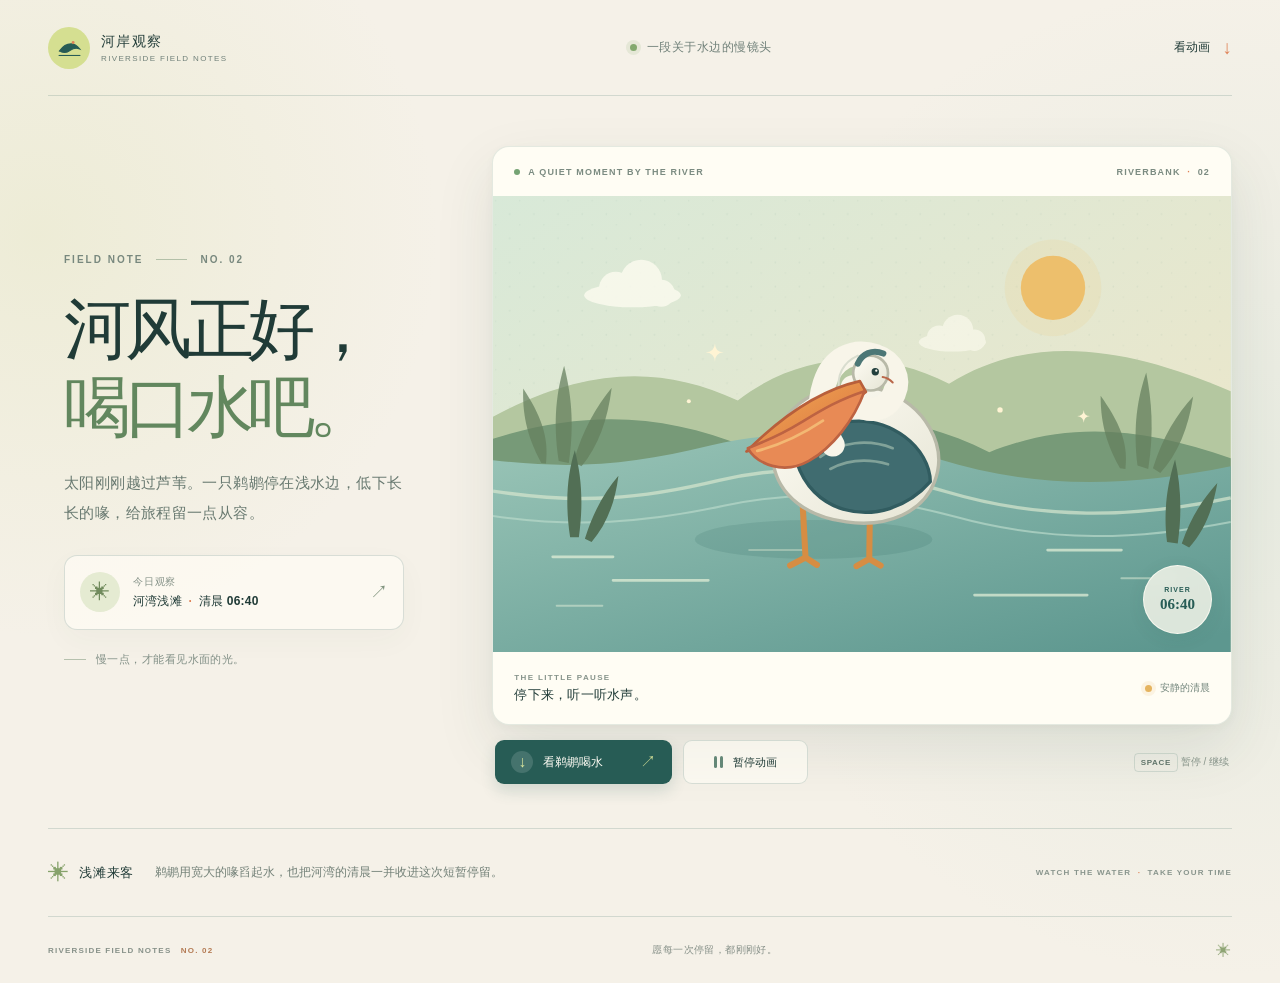
==== easy-case/index.html @ 3076ab77 "refactor: turn repository into skill evaluation suite" ====
<!doctype html>
<html lang="zh-CN">
  <head>
    <meta charset="utf-8" />
    <meta name="viewport" content="width=device-width, initial-scale=1" />
    <meta name="theme-color" content="#f5f1e8" />
    <meta name="description" content="河岸边，一只鹈鹕低头喝水的片刻。" />
    <title>河岸小歇 · 鹈鹕的饮水时间</title>
    <link rel="stylesheet" href="styles.css?v=2" />
    <script src="app.js?v=2" defer></script>
  </head>
  <body>
    <div class="page-shell">
      <header class="topbar">
        <a class="brand" href="#top" aria-label="河岸观察首页">
          <span class="brand-mark" aria-hidden="true">
            <svg viewBox="0 0 40 40"><path d="M6 25c5-7 10-10 16-10 5 0 8 2 12 7-5-2-9-1-13 2-4 3-9 4-15 1Z"/><circle cx="25" cy="13" r="2"/><path d="M5 31h30"/></svg>
          </span>
          <span class="brand-copy"><strong>河岸观察</strong><small>RIVERSIDE FIELD NOTES</small></span>
        </a>
        <div class="topbar-center"><span class="topbar-dot" aria-hidden="true"></span> 一段关于水边的慢镜头</div>
        <a class="top-link" href="#scene-controls">看动画 <span aria-hidden="true">↓</span></a>
      </header>

      <main id="top">
        <section class="hero" aria-labelledby="hero-title">
          <div class="intro">
            <p class="eyebrow"><span>FIELD NOTE</span><i></i><span>NO. 02</span></p>
            <h1 id="hero-title">河风正好，<br /><em>喝口水吧。</em></h1>
            <p class="intro-copy">太阳刚刚越过芦苇。一只鹈鹕停在浅水边，低下长长的喙，给旅程留一点从容。</p>

            <div class="observation-card">
              <span class="observation-icon" aria-hidden="true">✳</span>
              <span class="observation-copy"><small>今日观察</small><strong>河湾浅滩 <i>·</i> 清晨 06:40</strong></span>
              <span class="observation-arrow" aria-hidden="true">↗</span>
            </div>

            <div class="intro-note"><span class="note-line" aria-hidden="true"></span><span>慢一点，才能看见水面的光。</span></div>
          </div>

          <div class="scene-column">
            <figure class="scene-card">
              <div class="scene-topline"><span><i></i> A QUIET MOMENT BY THE RIVER</span><span>RIVERBANK <b>·</b> 02</span></div>
              <div class="scene-wrap">
                <svg id="pelicanScene" class="pelican-scene" viewBox="0 0 1100 680" role="img" aria-labelledby="scene-title scene-description" xmlns="http://www.w3.org/2000/svg">
                  <title id="scene-title">鹈鹕在河岸边低头饮水</title>
                  <desc id="scene-description">一只白色鹈鹕站在暖色晨光照耀的浅滩边，低下长喙饮水，水面泛起一圈圈涟漪。</desc>
                  <defs>
                    <linearGradient id="sky" x1="0" y1="0" x2="1" y2="1"><stop stop-color="#d8e9d8"/><stop offset="1" stop-color="#f0e6c8"/></linearGradient>
                    <linearGradient id="river" x1="0" y1="0" x2=".9" y2="1"><stop stop-color="#9ac5b7"/><stop offset="1" stop-color="#5d978f"/></linearGradient>
                    <linearGradient id="feather" x1="0" y1="0" x2="1" y2="1"><stop stop-color="#fffdf5"/><stop offset="1" stop-color="#e5e4d4"/></linearGradient>
                    <linearGradient id="bill" x1="0" y1="0" x2="1" y2="1"><stop stop-color="#f4ae54"/><stop offset="1" stop-color="#d86e40"/></linearGradient>
                    <pattern id="grain" width="36" height="36" patternUnits="userSpaceOnUse"><circle cx="4" cy="7" r="1" fill="#47776c" opacity=".1"/><circle cx="25" cy="27" r="1.3" fill="#47776c" opacity=".08"/></pattern>
                  </defs>

                  <rect width="1100" height="680" fill="url(#sky)"/>
                  <rect width="1100" height="680" fill="url(#grain)"/>
                  <circle cx="835" cy="137" r="48" fill="#efbd68" opacity=".94"/>
                  <circle cx="835" cy="137" r="72" fill="#efbd68" opacity=".13"/>
                  <g class="cloud cloud-one" fill="#fffdf2" opacity=".75"><ellipse cx="208" cy="148" rx="72" ry="18"/><circle cx="183" cy="138" r="25"/><circle cx="221" cy="126" r="31"/><circle cx="251" cy="145" r="20"/></g>
                  <g class="cloud cloud-two" fill="#fffdf2" opacity=".58"><ellipse cx="685" cy="218" rx="50" ry="14"/><circle cx="665" cy="211" r="18"/><circle cx="693" cy="200" r="23"/><circle cx="718" cy="215" r="16"/></g>

                  <path d="M0 329c137-73 249-78 365-24 93-73 212-78 315-25 127-79 270-53 420 11v166H0Z" fill="#b4c7a0"/>
                  <path d="M0 362c142-45 260-35 376 12 125-61 251-50 364 8 120-48 231-36 360 9v122H0Z" fill="#779a78"/>
                  <path d="M0 394c118 14 207 7 324-22 113-28 222-16 340 20 143 44 273 44 436 11v277H0Z" fill="url(#river)"/>
                  <path d="M0 440c129 20 221 12 337-16 116-27 222-18 339 17 141 42 276 40 424 9" fill="none" stroke="#d8e7cf" stroke-width="5" opacity=".7"/>
                  <path d="M0 477c123 18 226 10 344-15 118-26 229-15 344 16 146 40 273 35 412 8" fill="none" stroke="#b8d8c9" stroke-width="3" opacity=".72"/>

                  <g class="far-reeds" fill="#647f5e" opacity=".72"><path d="M98 395c-9-62-3-103 8-142 10 40 16 84 7 145Zm22 2c14-49 34-83 57-111-6 48-20 87-45 117Zm-48 1c-23-43-28-76-27-111 25 38 39 71 34 112Z"/><path d="M961 402c-7-59 0-101 13-139 8 42 12 87 3 144Zm23 4c15-48 36-81 60-107-7 47-23 86-49 114Zm-49 0c-23-40-29-74-29-108 26 37 42 68 37 109Z"/></g>
                  <g class="near-reeds" fill="#526f55"><path d="M115 509c-8-53-4-94 7-130 10 39 13 79 6 130Zm22 2c13-41 29-69 50-94-5 41-18 73-40 99Z"/><path d="M1005 516c-6-48 1-88 12-123 8 37 11 76 4 125Zm22 2c14-40 32-67 53-90-7 40-19 71-42 96Z"/></g>

                  <g class="water-glints" fill="none" stroke="#e4f0d9" stroke-linecap="round"><path d="M89 538h90M179 573h142M827 528h110M718 595h168" stroke-width="4" opacity=".72"/><path d="M95 611h68M937 570h80M382 528h84" stroke-width="3" opacity=".5"/></g>
                  <ellipse cx="478" cy="512" rx="177" ry="29" fill="#285b54" opacity=".14"/>

                  <g class="pelican" stroke-linecap="round" stroke-linejoin="round">
                    <g class="legs" fill="none" stroke="#d68d43" stroke-width="9"><path d="m462 465 4 74-23 12m23-12 17 11m79-82-1 73-19 11m19-11 17 10"/></g>
                    <path class="body" d="M421 356c28-60 94-89 161-66 61 21 98 82 76 137-17 43-68 68-131 59-75-10-124-58-106-130Z" fill="url(#feather)" stroke="#b8b9a8" stroke-width="5"/>
                    <path class="wing" d="M463 370c39-41 104-46 151-11 23 17 38 43 38 67-34 39-84 54-130 41-33-10-58-35-69-70Z" fill="#406c70" stroke="#315c60" stroke-width="5"/>
                    <path d="M488 389c30-23 72-27 108-13m-93 31c27-14 58-15 86-7" fill="none" stroke="#91b0a4" stroke-width="4" opacity=".8"/>
                    <path class="neck" d="M507 371c-18-31-24-58-13-91 12-38 43-53 76-42 27 9 38 34 28 57-8 19-25 27-45 21-18-5-23-17-17-31" fill="none" stroke="#f8f5e9" stroke-width="35"/>
                    <path d="M517 293c-6-25 5-45 27-55" fill="none" stroke="#d9ddcf" stroke-width="3"/>
                    <circle cx="563" cy="264" r="26" fill="url(#feather)" stroke="#b8b9a8" stroke-width="4"/>
                    <path d="M544 250c6-15 22-22 38-15" fill="none" stroke="#4c7776" stroke-width="9"/>
                    <circle cx="570" cy="262" r="5.5" fill="#223f3d"/><circle cx="571.5" cy="260.5" r="1.7" fill="#fffdf3"/>
                    <path d="M581 270c7 1 11 4 15 8" fill="none" stroke="#b9674a" stroke-width="3"/>

                    <g class="pelican-bill">
                      <path d="M547 276c-54 12-111 47-169 105 74-23 126-49 178-89Z" fill="url(#bill)" stroke="#b85f3b" stroke-width="4"/>
                      <path d="M380 376c23-9 51-21 77-37 30-18 59-36 97-48-16 44-48 84-83 104-37 21-78 5-91-19Z" fill="#e88a55" stroke="#bd6342" stroke-width="4"/>
                      <path d="M394 380c36-9 68-25 98-45" fill="none" stroke="#f7c77e" stroke-width="4" opacity=".75"/>
                    </g>
                  </g>

                  <g class="drink-ripples" fill="none" stroke="#e0f0dc" stroke-linecap="round"><ellipse cx="381" cy="449" rx="12" ry="4" stroke-width="3"/><ellipse cx="381" cy="449" rx="30" ry="9" stroke-width="3"/><ellipse cx="381" cy="449" rx="52" ry="15" stroke-width="2"/></g>
                  <g class="scene-sparkles" fill="#fff4d4" aria-hidden="true"><path d="M331 220q0 13 13 13-13 1-13 14-1-13-14-14 13 0 14-13Z"/><path d="M881 319q0 9 9 9-9 1-9 10-1-9-10-10 9 0 10-9Z"/><circle cx="292" cy="306" r="3"/><circle cx="756" cy="319" r="4"/></g>
                </svg>
                <div class="scene-stamp" aria-hidden="true"><span>RIVER</span><strong>06:40</strong></div>
              </div>
              <figcaption class="scene-caption"><div><span class="caption-label">THE LITTLE PAUSE</span><strong id="sceneStatus" aria-live="polite">停下来，听一听水声。</strong></div><span class="caption-mood"><i aria-hidden="true"></i> 安静的清晨</span></figcaption>
            </figure>

            <div class="scene-controls" id="scene-controls" aria-label="动画控制">
              <button class="button button-primary" id="waterBreak" type="button"><span class="button-drop" aria-hidden="true">↓</span><span>看鹈鹕喝水</span><span class="button-arrow" aria-hidden="true">↗</span></button>
              <button class="button button-secondary" id="toggleAnimation" type="button" aria-pressed="true"><span class="pause-icon" aria-hidden="true"><i></i><i></i></span><span id="toggleLabel">暂停动画</span></button>
              <span class="control-hint"><kbd>SPACE</kbd> 暂停 / 继续</span>
            </div>
          </div>
        </section>

        <section class="bottom-note" aria-label="关于鹈鹕">
          <div class="note-heading"><span class="bottom-note-mark" aria-hidden="true">✳</span><strong>浅滩来客</strong></div>
          <p>鹈鹕用宽大的喙舀起水，也把河湾的清晨一并收进这次短暂停留。</p>
          <span class="note-end">WATCH THE WATER <i>·</i> TAKE YOUR TIME</span>
        </section>
      </main>

      <footer class="site-footer"><span>RIVERSIDE FIELD NOTES <b>NO. 02</b></span><span>愿每一次停留，都刚刚好。</span><span aria-hidden="true">✳</span></footer>
    </div>
  </body>
</html>
---- easy-case/styles.css ----
:root {
  color-scheme: light;
  --paper: #f5f1e8;
  --ink: #203b37;
  --muted: #708079;
  --deep: #275c55;
  --deepest: #19453f;
  --citrus: #d5df91;
  --coral: #df8257;
  --line: rgba(39, 92, 85, .17);
  font-family: "Aptos", "Microsoft YaHei UI", "PingFang SC", "Noto Sans CJK SC", sans-serif;
  font-synthesis: none;
  text-rendering: optimizeLegibility;
}

* { box-sizing: border-box; }
html { scroll-behavior: smooth; }
body {
  margin: 0;
  color: var(--ink);
  background:
    radial-gradient(circle at 3% 24%, rgba(219, 224, 173, .3), transparent 25rem),
    radial-gradient(circle at 96% 49%, rgba(179, 211, 195, .22), transparent 31rem),
    var(--paper);
}
button, a { font: inherit; }
a { color: inherit; text-decoration: none; }
button:focus-visible, a:focus-visible { outline: 3px solid #c16f48; outline-offset: 4px; }
.page-shell { width: min(1460px, calc(100% - 96px)); margin: 0 auto; }

.topbar { min-height: 96px; display: flex; align-items: center; justify-content: space-between; border-bottom: 1px solid var(--line); }
.brand { display: inline-flex; align-items: center; gap: 11px; }
.brand-mark { display: grid; width: 42px; height: 42px; place-items: center; border-radius: 50%; background: var(--citrus); }
.brand-mark svg { width: 29px; fill: var(--deep); stroke: var(--deep); stroke-width: 1.5; }
.brand-mark circle { fill: var(--coral); stroke: none; }
.brand-copy { display: grid; gap: 3px; }
.brand-copy strong { font-size: 14px; letter-spacing: .1em; }
.brand-copy small { color: var(--muted); font-size: 8px; letter-spacing: .17em; }
.topbar-center { display: flex; align-items: center; gap: 10px; color: var(--muted); font-size: 12px; letter-spacing: .04em; }
.topbar-dot { width: 7px; height: 7px; border-radius: 50%; background: #83a96e; box-shadow: 0 0 0 4px rgba(131, 169, 110, .14); }
.top-link { display: flex; align-items: center; gap: 12px; font-size: 12px; font-weight: 700; }
.top-link span { color: var(--coral); font-size: 19px; }

.hero { display: grid; grid-template-columns: minmax(280px, .77fr) minmax(0, 1.55fr); align-items: center; gap: clamp(44px, 6vw, 96px); padding: 50px 0 43px; }
.intro { padding: 0 0 9px 16px; }
.eyebrow { display: flex; align-items: center; gap: 13px; margin: 0 0 26px; color: #78887e; font-size: 10px; font-weight: 750; letter-spacing: .2em; }
.eyebrow i { width: 31px; height: 1px; background: #b3c0a8; }
.hero h1 { margin: 0; color: var(--ink); font-size: clamp(45px, 5.2vw, 76px); font-weight: 760; letter-spacing: -.085em; line-height: 1.16; }
.hero h1 em { color: #62875e; font-style: normal; }
.intro-copy { max-width: 355px; margin: 22px 0 27px; color: #687970; font-size: 15px; line-height: 2; letter-spacing: .025em; }
.observation-card { display: flex; align-items: center; gap: 13px; width: min(100%, 340px); min-height: 75px; padding: 13px 15px; border: 1px solid var(--line); border-radius: 13px; background: rgba(255, 253, 245, .68); box-shadow: 0 10px 30px rgba(48, 79, 63, .035); }
.observation-icon { display: grid; width: 40px; height: 40px; flex: 0 0 auto; place-items: center; border-radius: 50%; background: #e5ebd2; color: #718b5d; font-size: 20px; }
.observation-copy { display: grid; gap: 4px; }
.observation-copy small { color: #839086; font-size: 10px; letter-spacing: .08em; }
.observation-copy strong { font-size: 12px; letter-spacing: .02em; }
.observation-copy i { padding: 0 3px; color: var(--coral); font-style: normal; }
.observation-arrow { margin-left: auto; color: #81947f; font-size: 18px; }
.intro-note { display: flex; align-items: center; gap: 10px; margin-top: 22px; color: #829087; font-size: 11px; letter-spacing: .04em; }
.note-line { width: 22px; height: 1px; background: #b6c1ae; }

.scene-column { min-width: 0; }
.scene-card { overflow: hidden; margin: 0; border: 1px solid rgba(39, 92, 85, .12); border-radius: 17px; background: #fffdf4; box-shadow: 0 24px 60px rgba(44, 72, 60, .1), 0 3px 8px rgba(44, 72, 60, .04); }
.scene-topline { display: flex; min-height: 49px; align-items: center; justify-content: space-between; padding: 0 21px; color: #7b8b81; font-size: 9px; font-weight: 700; letter-spacing: .13em; }
.scene-topline span:first-child { display: flex; align-items: center; gap: 8px; }
.scene-topline i { width: 6px; height: 6px; border-radius: 50%; background: #75a373; }
.scene-topline b { padding: 0 3px; color: var(--coral); }
.scene-wrap { position: relative; overflow: hidden; background: #dce9d9; }
.pelican-scene { display: block; width: 100%; height: auto; }
.cloud-one { animation: cloud-drift 32s ease-in-out infinite alternate; }
.cloud-two { animation: cloud-drift 25s ease-in-out -8s infinite alternate-reverse; }
.far-reeds { transform-origin: bottom; animation: reed-sway 5s ease-in-out infinite alternate; }
.near-reeds { transform-origin: bottom; animation: reed-sway 4.2s ease-in-out -1s infinite alternate-reverse; }
.water-glints { animation: glint-shift 8s ease-in-out infinite alternate; }
.pelican { transform-origin: 52% 69%; animation: pelican-breathe 3.8s ease-in-out infinite; }
.pelican-bill { transform-box: view-box; transform-origin: 548px 277px; }
.drink-ripples { opacity: 0; transform-box: view-box; transform-origin: 381px 449px; }
.is-drinking .pelican-bill { animation: bill-dip 1.85s cubic-bezier(.34,.08,.2,1) both; }
.is-drinking .drink-ripples { animation: ripple-bloom 1.7s ease-out both; }
.is-drinking .pelican { animation: sip-body 1.85s ease-in-out both; }
.scene-stamp { position: absolute; right: 19px; bottom: 18px; display: grid; width: 69px; height: 69px; align-content: center; justify-items: center; gap: 3px; border: 1px solid rgba(255, 253, 244, .82); border-radius: 50%; background: rgba(255, 252, 240, .78); color: var(--deep); box-shadow: 0 4px 18px rgba(37, 73, 66, .08); backdrop-filter: blur(6px); }
.scene-stamp span { font-size: 7px; font-weight: 700; letter-spacing: .15em; }
.scene-stamp strong { font-family: Georgia, serif; font-size: 15px; font-weight: 600; }
.scene-caption { display: flex; min-height: 72px; align-items: center; justify-content: space-between; gap: 15px; padding: 12px 21px; }
.scene-caption > div { display: grid; gap: 4px; }
.caption-label { color: #87948b; font-size: 8px; font-weight: 700; letter-spacing: .17em; }
.scene-caption strong { font-size: 13px; letter-spacing: .02em; }
.caption-mood { display: inline-flex; align-items: center; gap: 8px; color: #72857b; font-size: 10px; white-space: nowrap; }
.caption-mood i { width: 7px; height: 7px; border-radius: 50%; background: #e5b45f; box-shadow: 0 0 0 4px rgba(229, 180, 95, .13); }

.scene-controls { display: flex; align-items: center; gap: 11px; padding: 15px 3px 0; }
.button { display: inline-flex; min-height: 44px; align-items: center; justify-content: center; gap: 10px; padding: 0 15px; border: 1px solid transparent; border-radius: 9px; cursor: pointer; transition: transform .18s ease, background .18s ease, box-shadow .18s ease; }
.button:hover:not(:disabled) { transform: translateY(-2px); }
.button:active:not(:disabled) { transform: translateY(0); }
.button:disabled { cursor: wait; opacity: .7; }
.button-primary { min-width: 177px; background: var(--deep); color: #fffdf5; box-shadow: 0 7px 15px rgba(39, 92, 85, .16); font-size: 12px; font-weight: 700; }
.button-primary:hover:not(:disabled) { background: var(--deepest); box-shadow: 0 10px 20px rgba(39, 92, 85, .22); }
.button-drop { display: grid; width: 22px; height: 22px; place-items: center; border-radius: 50%; background: rgba(255,255,255,.14); color: #d9e59d; font-size: 16px; }
.button-arrow { margin-left: auto; color: #c5d592; font-size: 16px; }
.button-secondary { min-width: 125px; border-color: var(--line); background: rgba(255,253,245,.6); color: var(--ink); font-size: 11px; font-weight: 650; }
.button-secondary:hover { background: #fffdf5; }
.pause-icon { display: flex; height: 13px; align-items: center; gap: 3px; }
.pause-icon i { width: 3px; height: 12px; border-radius: 2px; background: #648777; }
.pause-icon.is-play { width: 13px; justify-content: center; }
.pause-icon.is-play i { width: 0; height: 0; border-top: 6px solid transparent; border-bottom: 6px solid transparent; border-left: 9px solid #648777; background: transparent; }
.pause-icon.is-play i + i { display: none; }
.control-hint { margin-left: auto; color: #87948a; font-size: 10px; white-space: nowrap; }
kbd { padding: 4px 6px; border: 1px solid rgba(39,92,85,.15); border-radius: 4px; color: #60746a; font-family: inherit; font-size: 8px; font-weight: 700; line-height: 1; letter-spacing: .08em; }

.bottom-note { display: grid; grid-template-columns: auto minmax(250px, 1fr) auto; align-items: center; gap: 21px; min-height: 89px; margin: 1px 0 0; padding: 17px 0; border-top: 1px solid var(--line); border-bottom: 1px solid var(--line); }
.note-heading { display: flex; align-items: center; gap: 10px; white-space: nowrap; }
.bottom-note-mark { color: #86a26b; font-size: 21px; }
.note-heading strong { font-size: 13px; letter-spacing: .06em; }
.bottom-note p { margin: 0; color: #738178; font-size: 12px; line-height: 1.8; }
.note-end { color: #89958d; font-size: 8px; font-weight: 700; letter-spacing: .15em; white-space: nowrap; }
.note-end i { padding: 0 3px; color: var(--coral); font-style: normal; }
.site-footer { display: flex; min-height: 66px; align-items: center; justify-content: space-between; color: #879189; font-size: 9px; letter-spacing: .07em; }
.site-footer span:first-child { font-size: 8px; font-weight: 700; letter-spacing: .15em; }
.site-footer b { padding-left: 6px; color: #b47b54; }
.site-footer span:nth-child(2) { font-size: 10px; letter-spacing: .04em; }
.site-footer span:last-child { color: #8ea474; font-size: 15px; }

.is-paused * { animation-play-state: paused !important; }
@keyframes cloud-drift { from { transform: translateX(-5px); } to { transform: translateX(12px); } }
@keyframes reed-sway { from { transform: rotate(-1.5deg); } to { transform: rotate(1.5deg); } }
@keyframes glint-shift { from { transform: translateX(-5px); opacity: .78; } to { transform: translateX(8px); opacity: 1; } }
@keyframes pelican-breathe { 0%, 100% { transform: translateY(0); } 50% { transform: translateY(-2px); } }
@keyframes bill-dip { 0%, 100% { transform: rotate(0); } 42% { transform: rotate(24deg); } 62% { transform: rotate(16deg); } 78% { transform: rotate(-2deg); } }
@keyframes sip-body { 0%, 100% { transform: translateY(0); } 42% { transform: translateY(4px); } 66% { transform: translateY(-2px); } }
@keyframes ripple-bloom { 0% { opacity: 0; transform: scale(.45); } 32% { opacity: .8; } 100% { opacity: 0; transform: scale(1.5); } }

@media (max-width: 1050px) {
  .page-shell { width: min(100% - 56px, 900px); }
  .hero { grid-template-columns: minmax(235px, .72fr) minmax(0, 1.35fr); gap: 34px; }
  .hero h1 { font-size: clamp(43px, 5.5vw, 60px); }
  .scene-topline { padding: 0 15px; font-size: 8px; }
  .scene-caption { padding-inline: 15px; }
  .button-primary { min-width: 158px; }
  .button-secondary { min-width: 112px; }
}
@media (max-width: 760px) {
  .page-shell { width: calc(100% - 36px); }
  .topbar { min-height: 77px; }
  .topbar-center { display: none; }
  .brand-mark { width: 38px; height: 38px; }
  .hero { grid-template-columns: 1fr; gap: 26px; padding: 34px 0 30px; }
  .intro { padding: 0 2px; }
  .eyebrow { margin-bottom: 16px; }
  .hero h1 { font-size: clamp(44px, 11vw, 68px); }
  .intro-copy { max-width: 480px; margin: 15px 0 20px; font-size: 14px; line-height: 1.85; }
  .observation-card { width: min(100%, 360px); min-height: 66px; }
  .intro-note { margin-top: 14px; }
  .scene-topline { min-height: 42px; }
  .scene-caption { min-height: 64px; }
  .scene-controls { flex-wrap: wrap; gap: 9px; }
  .button-primary { flex: 1 1 165px; }
  .button-secondary { flex: 0 1 128px; }
  .control-hint { flex: 1 0 100%; margin: 4px 0 0; text-align: right; }
  .bottom-note { grid-template-columns: auto 1fr; gap: 8px 14px; padding: 16px 0; }
  .bottom-note p { grid-column: 2; }
  .note-end { grid-column: 2; margin-top: 2px; }
  .site-footer { min-height: 60px; }
  .site-footer span:nth-child(2) { display: none; }
}
@media (max-width: 420px) {
  .page-shell { width: calc(100% - 28px); }
  .top-link { gap: 6px; font-size: 11px; }
  .brand-copy small { font-size: 7px; }
  .scene-topline { padding-inline: 11px; font-size: 7px; letter-spacing: .1em; }
  .scene-stamp { right: 9px; bottom: 9px; width: 51px; height: 51px; }
  .scene-stamp span { font-size: 6px; }
  .scene-stamp strong { font-size: 12px; }
  .scene-caption { padding: 10px 12px; }
  .scene-caption strong { font-size: 11px; }
  .caption-mood { font-size: 9px; }
  .button-secondary { flex: 1 1 122px; }
  .control-hint { text-align: left; }
}
@media (prefers-reduced-motion: reduce) {
  *, *::before, *::after { scroll-behavior: auto !important; animation-duration: .01ms !important; animation-iteration-count: 1 !important; transition-duration: .01ms !important; }
  .pelican-scene .cloud, .pelican-scene .near-reeds, .pelican-scene .far-reeds, .pelican-scene .water-glints, .pelican-scene .pelican { animation: none !important; }
}
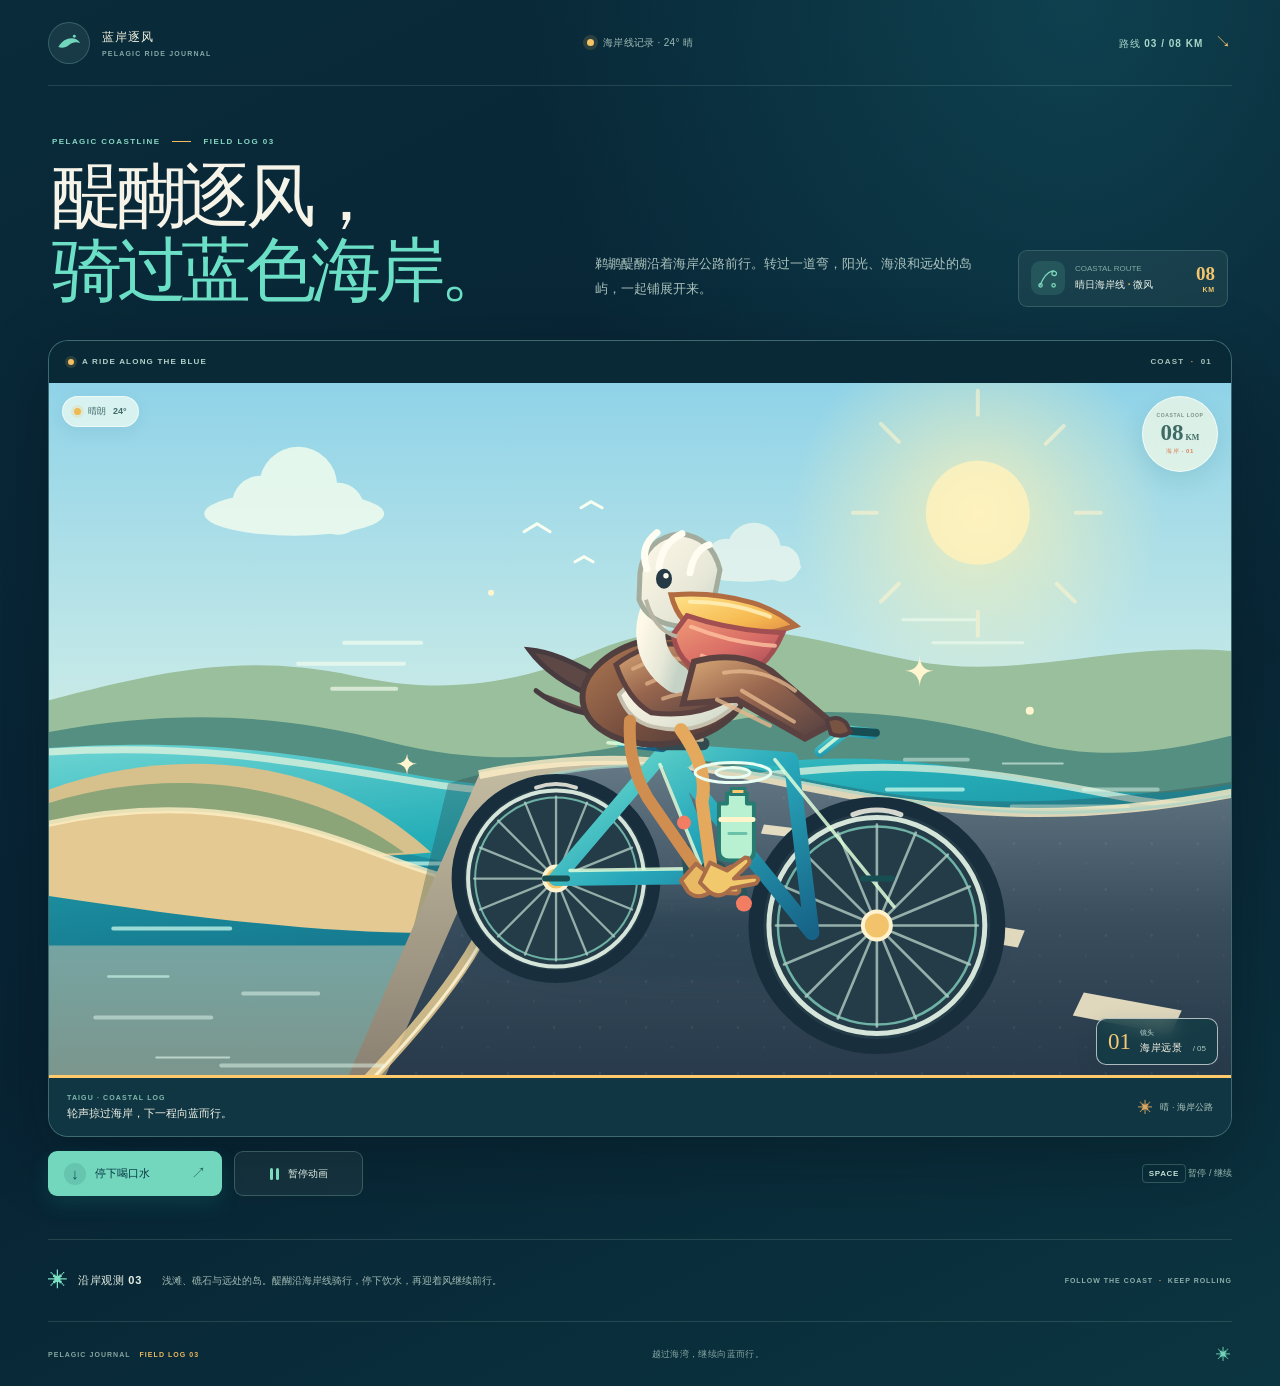
==== commit 63985329: "feat(easy-case): redesign as coastal pelican ride" ====
--- a/easy-case/index.html
+++ b/easy-case/index.html
@@ -3,118 +3,233 @@
   <head>
     <meta charset="utf-8" />
     <meta name="viewport" content="width=device-width, initial-scale=1" />
-    <meta name="theme-color" content="#f5f1e8" />
-    <meta name="description" content="河岸边，一只鹈鹕低头喝水的片刻。" />
-    <title>河岸小歇 · 鹈鹕的饮水时间</title>
-    <link rel="stylesheet" href="styles.css?v=2" />
-    <script src="app.js?v=2" defer></script>
+    <meta name="theme-color" content="#092b3a" />
+    <meta name="description" content="和鹈鹕醍醐一起骑过晴朗的海岸公路，迎着海风自在出发。" />
+    <title>醍醐逐风 · 骑过蓝色海岸</title>
+    <link rel="stylesheet" href="styles.css?v=3" />
+    <script src="app.js?v=3" defer></script>
   </head>
   <body>
     <div class="page-shell">
       <header class="topbar">
-        <a class="brand" href="#top" aria-label="河岸观察首页">
+        <a class="brand" href="#top" aria-label="蓝岸逐风首页">
           <span class="brand-mark" aria-hidden="true">
-            <svg viewBox="0 0 40 40"><path d="M6 25c5-7 10-10 16-10 5 0 8 2 12 7-5-2-9-1-13 2-4 3-9 4-15 1Z"/><circle cx="25" cy="13" r="2"/><path d="M5 31h30"/></svg>
+            <svg viewBox="0 0 42 42"><path d="M5 27c6-9 12-13 20-13 5 0 9 2 13 7-7-2-12-1-17 3-5 4-10 5-16 3Z"/><circle cx="29" cy="11" r="2.2"/><path d="M6 34h30"/></svg>
           </span>
-          <span class="brand-copy"><strong>河岸观察</strong><small>RIVERSIDE FIELD NOTES</small></span>
+          <span class="brand-copy"><strong>蓝岸逐风</strong><small>PELAGIC RIDE JOURNAL</small></span>
         </a>
-        <div class="topbar-center"><span class="topbar-dot" aria-hidden="true"></span> 一段关于水边的慢镜头</div>
-        <a class="top-link" href="#scene-controls">看动画 <span aria-hidden="true">↓</span></a>
+        <div class="topbar-center"><span class="live-dot" aria-hidden="true"></span> 海岸线记录 · 24° 晴</div>
+        <a class="top-link" href="#ride-controls">路线 03 / 08 KM <span aria-hidden="true">↘</span></a>
       </header>
 
       <main id="top">
         <section class="hero" aria-labelledby="hero-title">
           <div class="intro">
-            <p class="eyebrow"><span>FIELD NOTE</span><i></i><span>NO. 02</span></p>
-            <h1 id="hero-title">河风正好，<br /><em>喝口水吧。</em></h1>
-            <p class="intro-copy">太阳刚刚越过芦苇。一只鹈鹕停在浅水边，低下长长的喙，给旅程留一点从容。</p>
-
-            <div class="observation-card">
-              <span class="observation-icon" aria-hidden="true">✳</span>
-              <span class="observation-copy"><small>今日观察</small><strong>河湾浅滩 <i>·</i> 清晨 06:40</strong></span>
-              <span class="observation-arrow" aria-hidden="true">↗</span>
+            <p class="eyebrow"><span>PELAGIC COASTLINE</span><i></i><span>FIELD LOG 03</span></p>
+            <h1 id="hero-title">醍醐逐风，<br /><em>骑过蓝色海岸。</em></h1>
+            <p class="intro-copy">鹈鹕醍醐沿着海岸公路前行。转过一道弯，阳光、海浪和远处的岛屿，一起铺展开来。</p>
+            <div class="route-card">
+              <span class="route-icon" aria-hidden="true">
+                <svg viewBox="0 0 44 44"><path d="M7 34c6-14 12-23 21-25 5-1 9 2 8 5-1 3-4 4-7 2-2-2-1-5 2-7"/><circle cx="8" cy="34" r="3"/><circle cx="31" cy="34" r="3"/></svg>
+              </span>
+              <span class="route-copy"><small>COASTAL ROUTE</small><strong>晴日海岸线 <i>·</i> 微风</strong></span>
+              <span class="route-distance"><b>08</b><small>KM</small></span>
             </div>
-
-            <div class="intro-note"><span class="note-line" aria-hidden="true"></span><span>慢一点，才能看见水面的光。</span></div>
+            <div class="intro-note"><span class="note-line" aria-hidden="true"></span><span>转过弯，就是一整片蓝。</span></div>
           </div>
 
-          <div class="scene-column">
-            <figure class="scene-card">
-              <div class="scene-topline"><span><i></i> A QUIET MOMENT BY THE RIVER</span><span>RIVERBANK <b>·</b> 02</span></div>
+          <div class="ride-column">
+            <figure class="ride-card">
+              <div class="scene-topline">
+                <span class="scene-kicker"><i></i> A RIDE ALONG THE BLUE</span>
+                <span class="scene-number">COAST <b>·</b> 01</span>
+              </div>
               <div class="scene-wrap">
-                <svg id="pelicanScene" class="pelican-scene" viewBox="0 0 1100 680" role="img" aria-labelledby="scene-title scene-description" xmlns="http://www.w3.org/2000/svg">
-                  <title id="scene-title">鹈鹕在河岸边低头饮水</title>
-                  <desc id="scene-description">一只白色鹈鹕站在暖色晨光照耀的浅滩边，低下长喙饮水，水面泛起一圈圈涟漪。</desc>
+                <svg id="rideScene" class="ride-scene shot-establish" viewBox="0 0 1200 720" role="img" aria-labelledby="scene-title scene-description" xmlns="http://www.w3.org/2000/svg">
+                  <title id="scene-title">鹈鹕醍醐骑过晴朗的海岸公路</title>
+                  <desc id="scene-description">低机位三分之四视角的海岸骑行插画：鹈鹕醍醐保持自然鸟形，翼尖搭在车把上，蹼足踏着踏板，掠过碧蓝海面。镜头随骑行变化，醍醐停下用长喙饮水后再出发。</desc>
                   <defs>
-                    <linearGradient id="sky" x1="0" y1="0" x2="1" y2="1"><stop stop-color="#d8e9d8"/><stop offset="1" stop-color="#f0e6c8"/></linearGradient>
-                    <linearGradient id="river" x1="0" y1="0" x2=".9" y2="1"><stop stop-color="#9ac5b7"/><stop offset="1" stop-color="#5d978f"/></linearGradient>
-                    <linearGradient id="feather" x1="0" y1="0" x2="1" y2="1"><stop stop-color="#fffdf5"/><stop offset="1" stop-color="#e5e4d4"/></linearGradient>
-                    <linearGradient id="bill" x1="0" y1="0" x2="1" y2="1"><stop stop-color="#f4ae54"/><stop offset="1" stop-color="#d86e40"/></linearGradient>
-                    <pattern id="grain" width="36" height="36" patternUnits="userSpaceOnUse"><circle cx="4" cy="7" r="1" fill="#47776c" opacity=".1"/><circle cx="25" cy="27" r="1.3" fill="#47776c" opacity=".08"/></pattern>
+                    <linearGradient id="sky" x2="0" y2="1"><stop stop-color="#8dd2e8"/><stop offset=".58" stop-color="#d7f0e7"/><stop offset="1" stop-color="#ffe2ad"/></linearGradient>
+                    <radialGradient id="sunGlow"><stop stop-color="#fff9cf" stop-opacity=".96"/><stop offset=".25" stop-color="#fff2b4" stop-opacity=".56"/><stop offset="1" stop-color="#fff2b4" stop-opacity="0"/></radialGradient>
+                    <linearGradient id="sea" x1="0" y1="0" x2=".8" y2="1"><stop stop-color="#6ed5d3"/><stop offset=".44" stop-color="#25aeb8"/><stop offset="1" stop-color="#14728d"/></linearGradient>
+                    <linearGradient id="seaDeep" x2="0" y2="1"><stop stop-color="#167d91"/><stop offset="1" stop-color="#0c526d"/></linearGradient>
+                    <linearGradient id="road" x2="0" y2="1"><stop stop-color="#637784"/><stop offset=".48" stop-color="#394d5d"/><stop offset="1" stop-color="#263849"/></linearGradient>
+                    <linearGradient id="roadLight" x2="0" y2="1"><stop stop-color="#c5bda2"/><stop offset="1" stop-color="#887e70"/></linearGradient>
+                    <linearGradient id="feather" x1="0" y1="0" x2="1" y2="1"><stop stop-color="#fff9e8"/><stop offset=".62" stop-color="#e8e8d8"/><stop offset="1" stop-color="#c5d3c6"/></linearGradient>
+                    <linearGradient id="mintFrame" x1="0" y1="0" x2="1" y2="1"><stop stop-color="#7be6d0"/><stop offset=".48" stop-color="#28a9bb"/><stop offset="1" stop-color="#176387"/></linearGradient>
+                    <linearGradient id="pelicanBody" x1="0" y1="0" x2="1" y2="1"><stop stop-color="#b17a53"/><stop offset=".5" stop-color="#79503f"/><stop offset="1" stop-color="#493a3b"/></linearGradient>
+                    <linearGradient id="pelicanWing" x1="0" y1="0" x2="1" y2="1"><stop stop-color="#dbab78"/><stop offset=".45" stop-color="#98664e"/><stop offset="1" stop-color="#503e40"/></linearGradient>
+                    <linearGradient id="beak" x1="0" y1="0" x2="1" y2="1"><stop stop-color="#ffe38b"/><stop offset=".62" stop-color="#f6b94f"/><stop offset="1" stop-color="#de8646"/></linearGradient>
+                    <linearGradient id="pouch" x1="0" y1="0" x2=".8" y2="1"><stop stop-color="#f09b76"/><stop offset=".55" stop-color="#da6f67"/><stop offset="1" stop-color="#a84958"/></linearGradient>
+                    <filter id="softShadow" x="-40%" y="-40%" width="180%" height="180%"><feGaussianBlur stdDeviation="13"/></filter>
+                    <filter id="glow" x="-100%" y="-100%" width="300%" height="300%"><feGaussianBlur stdDeviation="8"/></filter>
+                    <pattern id="roadGrain" width="46" height="46" patternUnits="userSpaceOnUse"><circle cx="8" cy="13" r="1.2" fill="#d4e4dc" opacity=".15"/><circle cx="34" cy="33" r="1" fill="#e5b78b" opacity=".15"/></pattern>
+                    <clipPath id="sceneClip"><rect width="1200" height="720" rx="2"/></clipPath>
                   </defs>
 
-                  <rect width="1100" height="680" fill="url(#sky)"/>
-                  <rect width="1100" height="680" fill="url(#grain)"/>
-                  <circle cx="835" cy="137" r="48" fill="#efbd68" opacity=".94"/>
-                  <circle cx="835" cy="137" r="72" fill="#efbd68" opacity=".13"/>
-                  <g class="cloud cloud-one" fill="#fffdf2" opacity=".75"><ellipse cx="208" cy="148" rx="72" ry="18"/><circle cx="183" cy="138" r="25"/><circle cx="221" cy="126" r="31"/><circle cx="251" cy="145" r="20"/></g>
-                  <g class="cloud cloud-two" fill="#fffdf2" opacity=".58"><ellipse cx="685" cy="218" rx="50" ry="14"/><circle cx="665" cy="211" r="18"/><circle cx="693" cy="200" r="23"/><circle cx="718" cy="215" r="16"/></g>
-
-                  <path d="M0 329c137-73 249-78 365-24 93-73 212-78 315-25 127-79 270-53 420 11v166H0Z" fill="#b4c7a0"/>
-                  <path d="M0 362c142-45 260-35 376 12 125-61 251-50 364 8 120-48 231-36 360 9v122H0Z" fill="#779a78"/>
-                  <path d="M0 394c118 14 207 7 324-22 113-28 222-16 340 20 143 44 273 44 436 11v277H0Z" fill="url(#river)"/>
-                  <path d="M0 440c129 20 221 12 337-16 116-27 222-18 339 17 141 42 276 40 424 9" fill="none" stroke="#d8e7cf" stroke-width="5" opacity=".7"/>
-                  <path d="M0 477c123 18 226 10 344-15 118-26 229-15 344 16 146 40 273 35 412 8" fill="none" stroke="#b8d8c9" stroke-width="3" opacity=".72"/>
-
-                  <g class="far-reeds" fill="#647f5e" opacity=".72"><path d="M98 395c-9-62-3-103 8-142 10 40 16 84 7 145Zm22 2c14-49 34-83 57-111-6 48-20 87-45 117Zm-48 1c-23-43-28-76-27-111 25 38 39 71 34 112Z"/><path d="M961 402c-7-59 0-101 13-139 8 42 12 87 3 144Zm23 4c15-48 36-81 60-107-7 47-23 86-49 114Zm-49 0c-23-40-29-74-29-108 26 37 42 68 37 109Z"/></g>
-                  <g class="near-reeds" fill="#526f55"><path d="M115 509c-8-53-4-94 7-130 10 39 13 79 6 130Zm22 2c13-41 29-69 50-94-5 41-18 73-40 99Z"/><path d="M1005 516c-6-48 1-88 12-123 8 37 11 76 4 125Zm22 2c14-40 32-67 53-90-7 40-19 71-42 96Z"/></g>
-
-                  <g class="water-glints" fill="none" stroke="#e4f0d9" stroke-linecap="round"><path d="M89 538h90M179 573h142M827 528h110M718 595h168" stroke-width="4" opacity=".72"/><path d="M95 611h68M937 570h80M382 528h84" stroke-width="3" opacity=".5"/></g>
-                  <ellipse cx="478" cy="512" rx="177" ry="29" fill="#285b54" opacity=".14"/>
-
-                  <g class="pelican" stroke-linecap="round" stroke-linejoin="round">
-                    <g class="legs" fill="none" stroke="#d68d43" stroke-width="9"><path d="m462 465 4 74-23 12m23-12 17 11m79-82-1 73-19 11m19-11 17 10"/></g>
-                    <path class="body" d="M421 356c28-60 94-89 161-66 61 21 98 82 76 137-17 43-68 68-131 59-75-10-124-58-106-130Z" fill="url(#feather)" stroke="#b8b9a8" stroke-width="5"/>
-                    <path class="wing" d="M463 370c39-41 104-46 151-11 23 17 38 43 38 67-34 39-84 54-130 41-33-10-58-35-69-70Z" fill="#406c70" stroke="#315c60" stroke-width="5"/>
-                    <path d="M488 389c30-23 72-27 108-13m-93 31c27-14 58-15 86-7" fill="none" stroke="#91b0a4" stroke-width="4" opacity=".8"/>
-                    <path class="neck" d="M507 371c-18-31-24-58-13-91 12-38 43-53 76-42 27 9 38 34 28 57-8 19-25 27-45 21-18-5-23-17-17-31" fill="none" stroke="#f8f5e9" stroke-width="35"/>
-                    <path d="M517 293c-6-25 5-45 27-55" fill="none" stroke="#d9ddcf" stroke-width="3"/>
-                    <circle cx="563" cy="264" r="26" fill="url(#feather)" stroke="#b8b9a8" stroke-width="4"/>
-                    <path d="M544 250c6-15 22-22 38-15" fill="none" stroke="#4c7776" stroke-width="9"/>
-                    <circle cx="570" cy="262" r="5.5" fill="#223f3d"/><circle cx="571.5" cy="260.5" r="1.7" fill="#fffdf3"/>
-                    <path d="M581 270c7 1 11 4 15 8" fill="none" stroke="#b9674a" stroke-width="3"/>
-
-                    <g class="pelican-bill">
-                      <path d="M547 276c-54 12-111 47-169 105 74-23 126-49 178-89Z" fill="url(#bill)" stroke="#b85f3b" stroke-width="4"/>
-                      <path d="M380 376c23-9 51-21 77-37 30-18 59-36 97-48-16 44-48 84-83 104-37 21-78 5-91-19Z" fill="#e88a55" stroke="#bd6342" stroke-width="4"/>
-                      <path d="M394 380c36-9 68-25 98-45" fill="none" stroke="#f7c77e" stroke-width="4" opacity=".75"/>
-                    </g>
+                  <g class="camera">
+                    <g class="sky-layer">
+                      <rect width="1200" height="720" fill="url(#sky)"/>
+                      <circle cx="938" cy="142" r="186" fill="url(#sunGlow)"/>
+                      <circle cx="938" cy="142" r="52" fill="#fff2bb" opacity=".84"/>
+                      <path class="sun-ray" d="M938 44v-24m0 245v-24m98-99h25M813 142h24m169-69 18-18M841 231l18-18m158 0 18 18M841 53l18 18" stroke="#fff4cd" stroke-width="4" stroke-linecap="round" opacity=".58"/>
+                      <g class="cloud cloud-a" fill="#f8ffef" opacity=".78"><ellipse cx="254" cy="143" rx="90" ry="22"/><circle cx="220" cy="133" r="28"/><circle cx="258" cy="115" r="39"/><circle cx="298" cy="138" r="26"/></g>
+                      <g class="cloud cloud-b" fill="#fffdf0" opacity=".6"><ellipse cx="705" cy="196" rx="56" ry="15"/><circle cx="686" cy="188" r="20"/><circle cx="714" cy="179" r="27"/><circle cx="742" cy="193" r="18"/></g>
+                      <path d="M0 332c120-32 204-50 313-27 92 20 163 8 240-24 119-50 225-9 320 9 108 21 205-21 327-9v171H0Z" fill="#9abf9c"/>
+                      <path d="M0 363c139-27 248-18 348 8 108 28 204 15 303-12 109-30 222-19 331 11 80 22 147 11 218-7v153H0Z" fill="#548f81"/>
+                      <path d="M0 378c152-11 249 3 367 25 125 24 218 12 320-5 112-19 205-9 311 13 83 17 141 13 202 1v163H0Z" fill="url(#sea)"/>
+                      <path d="M0 476c180-27 303-8 417 18 148 33 243 22 357 0 135-26 260-7 426 23v203H0Z" fill="url(#seaDeep)" opacity=".54"/>
+                      <path d="M0 382c155-11 267 11 376 29 125 21 234 11 334-4 139-21 236-8 365 18 48 10 86 12 125 9" fill="none" stroke="#e9f6df" stroke-width="7" opacity=".72"/>
+                      <g class="sea-shimmer" fill="none" stroke="#c9f9eb" stroke-linecap="round">
+                        <path d="M83 431h78m47 15h105m534-27h76m49 17h116M348 493h68m331 21h125m86 31h113M73 558h117m315-23h74m402 67h106" stroke-width="4" opacity=".75"/>
+                        <path d="M180 518h47m545-96h46m-392 132h91m242 55h66M68 606h60m441-9h58m389-82h88" stroke-width="2.5" opacity=".65"/>
+                      </g>
+                      <path d="M0 422c92-35 185-36 261-14 51 15 91 39 130 74-128 11-261 8-391-3Z" fill="#d6c08c"/>
+                      <path d="M0 435c96-31 184-28 262-4 39 12 73 30 102 51-105 8-226 4-364-6Z" fill="#8ba579"/>
+                      <path d="M0 456c126-29 229-16 334 26 96 38 177 52 269 55-151 40-316 31-603-13Z" fill="#e4ca92"/>
+                      <path d="M0 455c125-29 228-15 334 27 100 39 176 53 269 55" fill="none" stroke="#fff0c6" stroke-width="6" opacity=".8"/>
+                      <g class="distant-gulls" fill="none" stroke="#f9fff1" stroke-width="3" stroke-linecap="round"><path d="m484 161 13-8 13 8m31-24 10-6 11 6m-27 54 9-5 9 5"/></g>
+                    </g>
+
+                    <g class="road-layer">
+                      <path d="M408 413c107-34 210-31 298-16 133 23 214 56 494 13v310H334Z" fill="#29454d" opacity=".32"/>
+                      <path d="M440 402c127-24 218-7 313 12 141 28 266 44 447 7v299H302Z" fill="url(#roadLight)"/>
+                      <path d="M474 413c103-29 202-19 289-1 160 33 282 42 437 11v297H339Z" fill="url(#road)"/>
+                      <path d="M474 413c103-29 202-19 289-1 160 33 282 42 437 11v297H339Z" fill="url(#roadGrain)" opacity=".62"/>
+                      <path d="M439 404c139-29 225-8 322 11 133 26 260 42 439 6" fill="none" stroke="#fff0c9" stroke-width="9" opacity=".8"/>
+                      <path d="M474 413c103-29 202-19 289-1 160 33 282 42 437 11" fill="none" stroke="#a8d5c7" stroke-width="3" opacity=".75"/>
+                      <g class="road-dashes" fill="#f8edcc" opacity=".88"><path d="m724 454 42 5-2 9-43-5Z"/><path d="m806 493 58 8-4 12-59-9Z"/><path d="m910 548 75 12-7 17-75-13Z"/><path d="m1044 622 98 18-11 24-98-19Z"/></g>
+                      <path d="M322 716c96-100 139-167 153-246" fill="none" stroke="#f2d596" stroke-width="12" opacity=".8"/>
+                      <path d="M325 716c95-99 139-166 155-245" fill="none" stroke="#fff5d6" stroke-width="3" opacity=".86"/>
+                    </g>
+
+                    <g class="road-effects" fill="none" stroke="#e7faf0" stroke-linecap="round">
+                      <path d="M55 647h116m32-24h75m-97 72h162M865 389h63m116 30h74" stroke-width="4" opacity=".48"/>
+                      <path d="M116 687h73m774-294h60" stroke-width="2" opacity=".6"/>
+                    </g>
+
+                    <ellipse class="bike-shadow" cx="688" cy="574" rx="263" ry="35" fill="#123847" opacity=".28" filter="url(#softShadow)"/>
+
+                    <g class="bike" stroke-linecap="round" stroke-linejoin="round">
+                      <g class="wheel-mount rear-wheel-mount" transform="translate(516 508)">
+                        <g class="wheel rear-wheel">
+                          <circle r="98" fill="#243c48" stroke="#182e3d" stroke-width="13"/>
+                          <circle r="88" fill="none" stroke="#d6e5d9" stroke-width="4"/>
+                          <circle r="81" fill="none" stroke="#79c3b3" stroke-width="2" opacity=".88"/>
+                          <g class="spokes" stroke="#b4cfc5" stroke-width="2.3" opacity=".78"><path d="M0-82V82M-82 0H82M-58-58 58 58M58-58-58 58M-31-76 31 76M76-31-76 31M31-76-31 76M76 31-76-31"/></g>
+                          <circle r="12" fill="#f3c36b" stroke="#fff2cf" stroke-width="4"/>
+                          <path d="M-20-91q20-7 40 0" fill="none" stroke="#fffdf0" stroke-width="4" opacity=".82"/>
+                        </g>
+                      </g>
+                      <g class="wheel-mount front-wheel-mount" transform="translate(837 555)">
+                        <g class="wheel front-wheel">
+                          <circle r="121" fill="#243c48" stroke="#182e3d" stroke-width="15"/>
+                          <circle r="108" fill="none" stroke="#d6e5d9" stroke-width="5"/>
+                          <circle r="99" fill="none" stroke="#79c3b3" stroke-width="2.5" opacity=".88"/>
+                          <g class="spokes" stroke="#b4cfc5" stroke-width="2.6" opacity=".78"><path d="M0-101V101M-101 0H101M-71-71 71 71M71-71-71 71M-39-93 39 93M93-39-93 39M39-93-39 93M93 39-93-39"/></g>
+                          <circle r="14" fill="#f3c36b" stroke="#fff2cf" stroke-width="4"/>
+                          <path d="M-24-111q24-9 48 0" fill="none" stroke="#fffdf0" stroke-width="5" opacity=".82"/>
+                        </g>
+                      </g>
+                      <g fill="none" stroke="url(#mintFrame)" stroke-width="15">
+                        <path d="m516 508 157-2-48-126-109 128m109-128 147 182m-147-182 126 9 21 173m-126-173-14-3"/>
+                        <path d="m780 381 26-21 27 3" stroke-width="11"/>
+                        <path d="m622 375-41-5" stroke-width="13"/>
+                      </g>
+                      <g fill="none" stroke="#e1ffdc" stroke-width="3.5" opacity=".84">
+                        <path d="m530 500 132-2-42-104m115-5 119 147"/>
+                        <path d="m780 381 26-21 27 3m-227 12-38-3"/>
+                      </g>
+                      <g fill="none" stroke="#174e53" stroke-width="6">
+                        <path d="m505 508 22 0m296 0 29 0"/>
+                        <path d="m806 360 30 2" stroke-width="8"/>
+                      </g>
+                      <g class="crank-mount" transform="translate(673 506)">
+                        <g class="crank">
+                          <circle r="14" fill="#f7cc79" stroke="#28585a" stroke-width="5"/>
+                          <path d="M0 0 27 2 31 25m-31-25-25-3-3-26" fill="none" stroke="#28545a" stroke-width="9"/>
+                          <circle cx="31" cy="27" r="8" fill="#f27d63"/><circle cx="-29" cy="-54" r="7" fill="#f27d63"/>
+                        </g>
+                      </g>
+                      <path d="M621 373h42" stroke="#334950" stroke-width="13"/>
+                      <path d="M622 369h40" stroke="#fae6bd" stroke-width="4" opacity=".7"/>
+                      <g class="water-bottle" aria-hidden="true">
+                        <path d="M687 423h20v10h7v47q0 10-10 10h-15q-10 0-10-10v-47h8Z" fill="#b7f1d1" stroke="#287b70" stroke-width="4"/>
+                        <path d="M681 449h32" stroke="#fff4cb" stroke-width="5"/>
+                        <path d="M691 418h14v6h-14Z" fill="#ffc86f" stroke="#287b70" stroke-width="3"/>
+                        <path d="M689 463h17" stroke="#62bfa5" stroke-width="3" opacity=".9"/>
+                      </g>
+                    </g>
+
+                    <g class="rider">
+                      <path class="tail-feathers" d="M563 309q-45-28-74-30 22 30 68 48m-61-7q28 22 69 25" fill="#5e4845" stroke="#473b40" stroke-width="5" stroke-linecap="round"/>
+                      <ellipse class="pelican-body" cx="625" cy="320" rx="83" ry="53" transform="rotate(-8 625 320)" fill="url(#pelicanBody)" stroke="#513e3e" stroke-width="6"/>
+                      <path class="belly" d="M579 324q27-30 68-26 33 4 49 36-36 33-83 22-24-5-34-32Z" fill="url(#feather)" stroke="#c4c0ad" stroke-width="4"/>
+                      <path class="wing-folded" d="M576 294q45-34 93-12 22 11 35 35-36 32-93 25-23-13-35-48Z" fill="url(#pelicanWing)" stroke="#5b4140" stroke-width="5"/>
+                      <path d="M593 298q31-16 63-7m-49 22q35-16 66-4m-50 19q25-9 44-4" fill="none" stroke="#e1b589" stroke-width="4" stroke-linecap="round" opacity=".72"/>
+                      <path class="neck-main" d="M636 308q-23-16-25-41-3-25 19-49" fill="none" stroke="url(#feather)" stroke-width="29" stroke-linecap="round"/>
+                      <path class="neck-drink" d="M635 302q18 1 43 34 14 18 35 24" fill="none" stroke="url(#feather)" stroke-width="27" stroke-linecap="round"/>
+                      <g class="bird-head">
+                        <path d="M600 202q5-35 40-39 32 3 40 36l-7 35q-7 20-31 22-34-3-43-27Z" fill="url(#feather)" stroke="#a4ac9d" stroke-width="5"/>
+                        <path d="M607 198q-8-22 10-36m2 35q3-25 23-34m8 39q4-23 19-28" fill="none" stroke="#fffdf1" stroke-width="7" stroke-linecap="round"/>
+                        <ellipse cx="624" cy="208" rx="8" ry="10" fill="#253a45"/>
+                        <circle cx="626" cy="205" r="2.7" fill="#fffdf0"/>
+                        <path d="M634 224q40-3 78 8 24 7 44 23-49 16-88 8-29-6-37-39Z" fill="url(#beak)" stroke="#b26c42" stroke-width="5"/>
+                        <path d="M647 245q44 15 96 17-19 45-59 47-44-7-51-45Z" fill="url(#pouch)" stroke="#a14f50" stroke-width="5"/>
+                        <path d="M651 256q42 17 84 19m-73 10q31 15 61 13" fill="none" stroke="#ffc2a0" stroke-width="4" stroke-linecap="round" opacity=".8"/>
+                        <path d="M650 231q43 0 80 15" fill="none" stroke="#fff0b9" stroke-width="4" stroke-linecap="round" opacity=".86"/>
+                        <path d="M606 229q8 30 31 37" fill="none" stroke="#b6b4a2" stroke-width="4"/>
+                      </g>
+                      <g class="wing-steer">
+                        <path d="M654 291q46-12 77 9l62 53-28 15-68-39-54 4Z" fill="url(#pelicanWing)" stroke="#5b4140" stroke-width="6"/>
+                        <path d="M684 302q38-7 71 18m-53 0 52 31m-77-22 53 26" fill="none" stroke="#e4b78c" stroke-width="4" stroke-linecap="round" opacity=".8"/>
+                        <path d="M787 350q10-6 19 2l5 9q-9 7-20 2Z" fill="#795342" stroke="#523d40" stroke-width="4"/>
+                      </g>
+                      <path class="bird-leg leg-back" d="M590 350q-3 51 25 88l45 65" fill="none" stroke="#d08d50" stroke-width="12" stroke-linecap="round"/>
+                      <path class="bird-leg leg-front" d="M641 359q28 39 21 72l10 73" fill="none" stroke="#e4a95d" stroke-width="13" stroke-linecap="round"/>
+                      <path class="webbed-foot foot-back" d="m656 493 15 12 20-9q5 1 3 7l-18 11 21 2q5 4 0 7l-27-1q-13 8-22-1l-7-11Z" fill="#eab963" stroke="#a96d49" stroke-width="4" stroke-linejoin="round"/>
+                      <path class="webbed-foot foot-front" d="m670 492 17 8 18-13q6 0 4 6l-15 15 21-2q6 2 1 7l-25 5q-12 12-22 3l-9-9Z" fill="#f1c86c" stroke="#a96d49" stroke-width="4" stroke-linejoin="round"/>
+                    </g>
+
+                    <g class="wind-lines" fill="none" stroke="#f5fff1" stroke-linecap="round">
+                      <path d="M304 272h77m-123 21h106m-72 25h64" stroke-width="4" opacity=".65"/>
+                      <path d="M863 249h72m-42 23h90" stroke-width="3" opacity=".55"/>
+                    </g>
+                    <g class="sparkles" fill="#fff5cf" aria-hidden="true">
+                      <path d="M880 285q0 15 14 15-14 1-14 16-1-15-15-16 14 0 15-15Z"/>
+                      <path d="M367 383q0 10 10 10-10 1-10 11-1-10-11-11 10 0 11-10Z"/>
+                      <circle cx="990" cy="340" r="4"/><circle cx="451" cy="222" r="3"/>
+                    </g>
+                    <g class="drink-ripples" fill="none" stroke="#e9fff4" stroke-width="3"><ellipse cx="693" cy="402" rx="17" ry="5"/><ellipse cx="693" cy="402" rx="38" ry="10"/></g>
                   </g>
-
-                  <g class="drink-ripples" fill="none" stroke="#e0f0dc" stroke-linecap="round"><ellipse cx="381" cy="449" rx="12" ry="4" stroke-width="3"/><ellipse cx="381" cy="449" rx="30" ry="9" stroke-width="3"/><ellipse cx="381" cy="449" rx="52" ry="15" stroke-width="2"/></g>
-                  <g class="scene-sparkles" fill="#fff4d4" aria-hidden="true"><path d="M331 220q0 13 13 13-13 1-13 14-1-13-14-14 13 0 14-13Z"/><path d="M881 319q0 9 9 9-9 1-9 10-1-9-10-10 9 0 10-9Z"/><circle cx="292" cy="306" r="3"/><circle cx="756" cy="319" r="4"/></g>
                 </svg>
-                <div class="scene-stamp" aria-hidden="true"><span>RIVER</span><strong>06:40</strong></div>
+                <div class="scene-hud" aria-hidden="true">
+                  <span class="hud-chip"><i></i> 晴朗 <b>24°</b></span>
+                  <span class="scene-stamp"><small>COASTAL LOOP</small><strong>08<span>KM</span></strong><i>海岸 · 01</i></span>
+                </div>
+                <div class="shot-label" aria-live="polite"><span class="shot-index" id="shotIndex">01</span><span><small>镜头</small><strong id="shotTitle">海岸远景</strong></span><span class="shot-total">/ 05</span></div>
+                <div class="shot-progress" aria-hidden="true"><i id="shotProgress"></i></div>
               </div>
-              <figcaption class="scene-caption"><div><span class="caption-label">THE LITTLE PAUSE</span><strong id="sceneStatus" aria-live="polite">停下来，听一听水声。</strong></div><span class="caption-mood"><i aria-hidden="true"></i> 安静的清晨</span></figcaption>
+              <figcaption class="scene-caption">
+                <div class="caption-copy"><span class="caption-eyebrow">TAIGU · COASTAL LOG</span><strong id="rideStatus" aria-live="polite">轮声掠过海岸，下一程向蓝而行。</strong></div>
+                <div class="caption-weather"><span aria-hidden="true">✳</span><span>晴 · 海岸公路</span></div>
+              </figcaption>
             </figure>
-
-            <div class="scene-controls" id="scene-controls" aria-label="动画控制">
-              <button class="button button-primary" id="waterBreak" type="button"><span class="button-drop" aria-hidden="true">↓</span><span>看鹈鹕喝水</span><span class="button-arrow" aria-hidden="true">↗</span></button>
-              <button class="button button-secondary" id="toggleAnimation" type="button" aria-pressed="true"><span class="pause-icon" aria-hidden="true"><i></i><i></i></span><span id="toggleLabel">暂停动画</span></button>
+            <div class="ride-controls" id="ride-controls" aria-label="动画控制">
+              <button class="button button-primary" id="waterBreak" type="button"><span class="button-drop" aria-hidden="true">↓</span><span>停下喝口水</span><span class="button-arrow" aria-hidden="true">↗</span></button>
+              <button class="button button-secondary" id="toggleRide" type="button" aria-pressed="true"><span class="pause-icon" aria-hidden="true"><i></i><i></i></span><span id="toggleLabel">暂停动画</span></button>
               <span class="control-hint"><kbd>SPACE</kbd> 暂停 / 继续</span>
             </div>
           </div>
         </section>
 
-        <section class="bottom-note" aria-label="关于鹈鹕">
-          <div class="note-heading"><span class="bottom-note-mark" aria-hidden="true">✳</span><strong>浅滩来客</strong></div>
-          <p>鹈鹕用宽大的喙舀起水，也把河湾的清晨一并收进这次短暂停留。</p>
-          <span class="note-end">WATCH THE WATER <i>·</i> TAKE YOUR TIME</span>
+        <section class="bottom-note" aria-label="醍醐的路线记录">
+          <div class="note-heading"><span class="bottom-note-mark" aria-hidden="true">✳</span><strong>沿岸观测 03</strong></div>
+          <p>浅滩、礁石与远处的岛。醍醐沿海岸线骑行，停下饮水，再迎着风继续前行。</p>
+          <span class="note-end">FOLLOW THE COAST <i>·</i> KEEP ROLLING</span>
         </section>
       </main>
-
-      <footer class="site-footer"><span>RIVERSIDE FIELD NOTES <b>NO. 02</b></span><span>愿每一次停留，都刚刚好。</span><span aria-hidden="true">✳</span></footer>
+      <footer class="site-footer"><span>PELAGIC JOURNAL <b>FIELD LOG 03</b></span><span>越过海湾，继续向蓝而行。</span><span aria-hidden="true">✳</span></footer>
     </div>
   </body>
 </html>
--- a/easy-case/styles.css
+++ b/easy-case/styles.css
@@ -1,14 +1,10 @@
 :root {
-  color-scheme: light;
-  --paper: #f5f1e8;
-  --ink: #203b37;
-  --muted: #708079;
-  --deep: #275c55;
-  --deepest: #19453f;
-  --citrus: #d5df91;
-  --coral: #df8257;
-  --line: rgba(39, 92, 85, .17);
-  font-family: "Aptos", "Microsoft YaHei UI", "PingFang SC", "Noto Sans CJK SC", sans-serif;
+  color-scheme: dark;
+  --ink: #f1f6ed;
+  --muted: #a8c1ba;
+  --teal: #72d7bd;
+  --sun: #f2bf66;
+  font-family: "Aptos", "Segoe UI", "Microsoft YaHei", sans-serif;
   font-synthesis: none;
   text-rendering: optimizeLegibility;
 }
@@ -19,163 +15,241 @@
   margin: 0;
   color: var(--ink);
   background:
-    radial-gradient(circle at 3% 24%, rgba(219, 224, 173, .3), transparent 25rem),
-    radial-gradient(circle at 96% 49%, rgba(179, 211, 195, .22), transparent 31rem),
-    var(--paper);
+    radial-gradient(ellipse at 84% 0%, rgba(28,126,137,.29), transparent 34rem),
+    linear-gradient(154deg,#092b3a 0%,#082333 53%,#0b3540 100%);
 }
 button, a { font: inherit; }
 a { color: inherit; text-decoration: none; }
-button:focus-visible, a:focus-visible { outline: 3px solid #c16f48; outline-offset: 4px; }
-.page-shell { width: min(1460px, calc(100% - 96px)); margin: 0 auto; }
-
-.topbar { min-height: 96px; display: flex; align-items: center; justify-content: space-between; border-bottom: 1px solid var(--line); }
-.brand { display: inline-flex; align-items: center; gap: 11px; }
-.brand-mark { display: grid; width: 42px; height: 42px; place-items: center; border-radius: 50%; background: var(--citrus); }
-.brand-mark svg { width: 29px; fill: var(--deep); stroke: var(--deep); stroke-width: 1.5; }
-.brand-mark circle { fill: var(--coral); stroke: none; }
-.brand-copy { display: grid; gap: 3px; }
-.brand-copy strong { font-size: 14px; letter-spacing: .1em; }
-.brand-copy small { color: var(--muted); font-size: 8px; letter-spacing: .17em; }
-.topbar-center { display: flex; align-items: center; gap: 10px; color: var(--muted); font-size: 12px; letter-spacing: .04em; }
-.topbar-dot { width: 7px; height: 7px; border-radius: 50%; background: #83a96e; box-shadow: 0 0 0 4px rgba(131, 169, 110, .14); }
-.top-link { display: flex; align-items: center; gap: 12px; font-size: 12px; font-weight: 700; }
-.top-link span { color: var(--coral); font-size: 19px; }
-
-.hero { display: grid; grid-template-columns: minmax(280px, .77fr) minmax(0, 1.55fr); align-items: center; gap: clamp(44px, 6vw, 96px); padding: 50px 0 43px; }
-.intro { padding: 0 0 9px 16px; }
-.eyebrow { display: flex; align-items: center; gap: 13px; margin: 0 0 26px; color: #78887e; font-size: 10px; font-weight: 750; letter-spacing: .2em; }
-.eyebrow i { width: 31px; height: 1px; background: #b3c0a8; }
-.hero h1 { margin: 0; color: var(--ink); font-size: clamp(45px, 5.2vw, 76px); font-weight: 760; letter-spacing: -.085em; line-height: 1.16; }
-.hero h1 em { color: #62875e; font-style: normal; }
-.intro-copy { max-width: 355px; margin: 22px 0 27px; color: #687970; font-size: 15px; line-height: 2; letter-spacing: .025em; }
-.observation-card { display: flex; align-items: center; gap: 13px; width: min(100%, 340px); min-height: 75px; padding: 13px 15px; border: 1px solid var(--line); border-radius: 13px; background: rgba(255, 253, 245, .68); box-shadow: 0 10px 30px rgba(48, 79, 63, .035); }
-.observation-icon { display: grid; width: 40px; height: 40px; flex: 0 0 auto; place-items: center; border-radius: 50%; background: #e5ebd2; color: #718b5d; font-size: 20px; }
-.observation-copy { display: grid; gap: 4px; }
-.observation-copy small { color: #839086; font-size: 10px; letter-spacing: .08em; }
-.observation-copy strong { font-size: 12px; letter-spacing: .02em; }
-.observation-copy i { padding: 0 3px; color: var(--coral); font-style: normal; }
-.observation-arrow { margin-left: auto; color: #81947f; font-size: 18px; }
-.intro-note { display: flex; align-items: center; gap: 10px; margin-top: 22px; color: #829087; font-size: 11px; letter-spacing: .04em; }
-.note-line { width: 22px; height: 1px; background: #b6c1ae; }
-
-.scene-column { min-width: 0; }
-.scene-card { overflow: hidden; margin: 0; border: 1px solid rgba(39, 92, 85, .12); border-radius: 17px; background: #fffdf4; box-shadow: 0 24px 60px rgba(44, 72, 60, .1), 0 3px 8px rgba(44, 72, 60, .04); }
-.scene-topline { display: flex; min-height: 49px; align-items: center; justify-content: space-between; padding: 0 21px; color: #7b8b81; font-size: 9px; font-weight: 700; letter-spacing: .13em; }
-.scene-topline span:first-child { display: flex; align-items: center; gap: 8px; }
-.scene-topline i { width: 6px; height: 6px; border-radius: 50%; background: #75a373; }
-.scene-topline b { padding: 0 3px; color: var(--coral); }
-.scene-wrap { position: relative; overflow: hidden; background: #dce9d9; }
-.pelican-scene { display: block; width: 100%; height: auto; }
-.cloud-one { animation: cloud-drift 32s ease-in-out infinite alternate; }
-.cloud-two { animation: cloud-drift 25s ease-in-out -8s infinite alternate-reverse; }
-.far-reeds { transform-origin: bottom; animation: reed-sway 5s ease-in-out infinite alternate; }
-.near-reeds { transform-origin: bottom; animation: reed-sway 4.2s ease-in-out -1s infinite alternate-reverse; }
-.water-glints { animation: glint-shift 8s ease-in-out infinite alternate; }
-.pelican { transform-origin: 52% 69%; animation: pelican-breathe 3.8s ease-in-out infinite; }
-.pelican-bill { transform-box: view-box; transform-origin: 548px 277px; }
-.drink-ripples { opacity: 0; transform-box: view-box; transform-origin: 381px 449px; }
-.is-drinking .pelican-bill { animation: bill-dip 1.85s cubic-bezier(.34,.08,.2,1) both; }
-.is-drinking .drink-ripples { animation: ripple-bloom 1.7s ease-out both; }
-.is-drinking .pelican { animation: sip-body 1.85s ease-in-out both; }
-.scene-stamp { position: absolute; right: 19px; bottom: 18px; display: grid; width: 69px; height: 69px; align-content: center; justify-items: center; gap: 3px; border: 1px solid rgba(255, 253, 244, .82); border-radius: 50%; background: rgba(255, 252, 240, .78); color: var(--deep); box-shadow: 0 4px 18px rgba(37, 73, 66, .08); backdrop-filter: blur(6px); }
-.scene-stamp span { font-size: 7px; font-weight: 700; letter-spacing: .15em; }
-.scene-stamp strong { font-family: Georgia, serif; font-size: 15px; font-weight: 600; }
-.scene-caption { display: flex; min-height: 72px; align-items: center; justify-content: space-between; gap: 15px; padding: 12px 21px; }
-.scene-caption > div { display: grid; gap: 4px; }
-.caption-label { color: #87948b; font-size: 8px; font-weight: 700; letter-spacing: .17em; }
-.scene-caption strong { font-size: 13px; letter-spacing: .02em; }
-.caption-mood { display: inline-flex; align-items: center; gap: 8px; color: #72857b; font-size: 10px; white-space: nowrap; }
-.caption-mood i { width: 7px; height: 7px; border-radius: 50%; background: #e5b45f; box-shadow: 0 0 0 4px rgba(229, 180, 95, .13); }
-
-.scene-controls { display: flex; align-items: center; gap: 11px; padding: 15px 3px 0; }
-.button { display: inline-flex; min-height: 44px; align-items: center; justify-content: center; gap: 10px; padding: 0 15px; border: 1px solid transparent; border-radius: 9px; cursor: pointer; transition: transform .18s ease, background .18s ease, box-shadow .18s ease; }
+button:focus-visible, a:focus-visible { outline: 3px solid #f1bb61; outline-offset: 4px; }
+
+.page-shell { width: min(100% - 96px, 1450px); margin-inline: auto; }
+.topbar {
+  display: grid;
+  grid-template-columns: 1fr auto 1fr;
+  align-items: center;
+  min-height: 86px;
+  border-bottom: 1px solid rgba(196,230,217,.14);
+}
+.brand { display: inline-flex; width: max-content; align-items: center; gap: 12px; }
+.brand-mark { display: grid; width: 42px; height: 42px; place-items: center; border: 1px solid rgba(150,224,205,.24); border-radius: 50%; background: rgba(207,242,224,.08); }
+.brand-mark svg { width: 28px; fill: #70d5bb; }
+.brand-copy { display: grid; gap: 4px; }
+.brand-copy strong { color: #f4f4df; font-size: 12px; letter-spacing: .08em; }
+.brand-copy small { color: #84a8a5; font-size: 7px; font-weight: 700; letter-spacing: .17em; }
+.topbar-center { display: flex; align-items: center; gap: 9px; color: #9ebbb6; font-size: 10px; letter-spacing: .03em; }
+.live-dot { width: 7px; height: 7px; border-radius: 50%; background: #f5c567; box-shadow: 0 0 0 4px rgba(245,197,103,.14); }
+.top-link { justify-self: end; color: #a9d8ca; font-size: 10px; font-weight: 650; letter-spacing: .1em; }
+.top-link span { margin-left: 8px; color: #f2bf66; font-size: 16px; }
+
+.hero { display: grid; grid-template-columns: minmax(0,1fr); gap: 25px; align-items: stretch; padding: 51px 0 43px; }
+.intro { display: grid; grid-template-columns: minmax(300px,1.05fr) minmax(250px,.8fr) auto; align-items: end; gap: 18px 42px; padding: 0 4px 8px; }
+.eyebrow { grid-column: 1/-1; display: flex; align-items: center; gap: 12px; margin: 0 0 -5px; color: #89d7c3; font-size: 8px; font-weight: 750; letter-spacing: .18em; }
+.eyebrow i { width: 19px; height: 1px; background: #f3bc61; }
+h1 { margin: 0; color: #f6f4e9; font-size: clamp(44px,5.5vw,74px); font-weight: 750; letter-spacing: -.075em; line-height: 1.05; }
+h1 em { color: #6ce0c6; font-style: normal; }
+.intro-copy { max-width: 390px; margin: 0 0 5px; color: #aac2bd; font-size: 13px; line-height: 1.9; }
+.route-card { display: flex; width: auto; min-width: 210px; min-height: 57px; align-items: center; gap: 10px; padding: 8px 12px; border: 1px solid rgba(162,219,202,.2); border-radius: 9px; background: rgba(232,246,222,.06); }
+.route-icon { display: grid; width: 34px; height: 34px; flex: 0 0 34px; place-items: center; border-radius: 9px; background: rgba(90,185,154,.18); }
+.route-icon svg { width: 25px; fill: none; stroke: #7ed9bd; stroke-width: 2.2; stroke-linecap: round; stroke-linejoin: round; }
+.route-copy { display: grid; gap: 5px; }
+.route-copy small { color: #83aaa4; font-size: 8px; }
+.route-copy strong { color: #ecf3e9; font-size: 10px; }
+.route-copy i { color: #f2bf66; font-style: normal; }
+.route-distance { display: grid; margin-left: auto; justify-items: end; color: #f3c56d; }
+.route-distance b { font-family: Georgia,serif; font-size: 19px; line-height: 1; }
+.route-distance small { margin-top: 3px; font-size: 7px; font-weight: 700; letter-spacing: .12em; }
+.intro-note { display: none; }
+
+.ride-column { min-width: 0; }
+.ride-card { overflow: hidden; margin: 0; border: 1px solid rgba(177,225,211,.28); border-radius: 20px; background: #123c49; box-shadow: 0 22px 70px rgba(0,10,20,.3); }
+.scene-topline { display: flex; min-height: 42px; align-items: center; justify-content: space-between; padding: 0 19px; color: #b3d1c8; background: rgba(8,41,53,.96); font-size: 8px; font-weight: 750; letter-spacing: .15em; }
+.scene-kicker { display: inline-flex; align-items: center; gap: 8px; }
+.scene-kicker i { width: 6px; height: 6px; border-radius: 50%; background: #f5bf64; box-shadow: 0 0 0 3px rgba(245,191,100,.15); }
+.scene-number { color: #a8c3ba; }
+.scene-number b { padding: 0 3px; color: #e5b55f; }
+.scene-wrap { position: relative; overflow: hidden; isolation: isolate; background: #86c9cd; aspect-ratio: 1.7; }
+.ride-scene { display: block; width: 100%; height: 100%; }
+.ride-scene .camera { transform-box: view-box; transform-origin: center; transform: translate(var(--cam-x),var(--cam-y)) scale(var(--cam-scale)); transition: transform 1.35s cubic-bezier(.2,.68,.18,1); }
+.shot-establish { --cam-scale: 1.035; --cam-x: 0px; --cam-y: 0px; }
+.shot-follow { --cam-scale: 1.085; --cam-x: -15px; --cam-y: 4px; }
+.shot-wheel { --cam-scale: 1.17; --cam-x: -48px; --cam-y: -39px; }
+.shot-water { --cam-scale: 1.09; --cam-x: -20px; --cam-y: 2px; }
+.shot-accelerate { --cam-scale: 1.055; --cam-x: 3px; --cam-y: 0px; }
+.cloud-a { transform-box: fill-box; transform-origin: center; animation: cloud-drift 24s ease-in-out infinite alternate; }
+.cloud-b { transform-box: fill-box; transform-origin: center; animation: cloud-drift 31s ease-in-out -8s infinite alternate-reverse; }
+.sun-ray { transform-origin: 938px 142px; animation: sun-breathe 5s ease-in-out infinite alternate; }
+.sea-shimmer path { animation: shimmer 4.8s ease-in-out infinite alternate; }
+.sea-shimmer path:nth-child(2n) { animation-delay: -2.2s; }
+.distant-gulls { animation: gull-glide 7s ease-in-out infinite alternate; }
+.road-dashes { animation: road-flow 1.5s linear infinite; }
+.road-effects { animation: road-flow 2.4s linear infinite; }
+.bike-shadow { transform-box: fill-box; transform-origin: center; animation: shadow-bob 1s ease-in-out infinite alternate; }
+.wheel { transform-box: fill-box; transform-origin: center; animation: wheel-spin .9s linear infinite; }
+.spokes { transform-box: fill-box; transform-origin: center; }
+.crank { transform-box: fill-box; transform-origin: center; animation: crank-spin .85s linear infinite; }
+.rider { transform-box: fill-box; transform-origin: center; animation: rider-bob .58s ease-in-out infinite alternate; }
+.leg-front, .leg-back { transform-box: fill-box; transform-origin: 50% 18%; }
+.leg-front { animation: pedal-front .85s ease-in-out infinite alternate; }
+.leg-back { animation: pedal-back .85s ease-in-out -0.42s infinite alternate; }
+.bird-head { transform-box: view-box; transform-origin: 640px 230px; transition: transform .68s cubic-bezier(.2,.8,.2,1); }
+.neck-main, .neck-drink { transition: opacity .25s ease; }
+.neck-drink { opacity: 0; }
+.wing-steer { transform-box: view-box; transform-origin: 660px 305px; animation: wing-glide 1.2s ease-in-out infinite alternate; }
+.water-bottle { transform-box: view-box; transform-origin: center; transition: transform .55s cubic-bezier(.2,.8,.2,1); }
+.ride-scene.is-drinking .bird-head { transform: translate(0,98px) rotate(-12deg); }
+.ride-scene.is-drinking .neck-main { opacity: 0; }
+.ride-scene.is-drinking .neck-drink { opacity: 1; }
+.ride-scene.is-drinking .water-bottle { transform: scale(1.1); }
+.ride-scene.is-drinking .drink-ripples { animation: sip-ripple 1.15s ease-out infinite; }
+.wind-lines { animation: wind-sweep 2.2s ease-in-out infinite; }
+.sparkles path, .sparkles circle { transform-box: fill-box; transform-origin: center; animation: sparkle 2.4s ease-in-out infinite alternate; }
+.sparkles > :nth-child(2) { animation-delay: -.9s; }
+
+.scene-hud { position: absolute; inset: 13px 13px auto; display: flex; align-items: flex-start; justify-content: space-between; pointer-events: none; }
+.hud-chip { display: inline-flex; align-items: center; gap: 7px; padding: 8px 11px; border: 1px solid rgba(255,255,255,.58); border-radius: 99px; background: rgba(247,255,244,.69); color: #426b69; box-shadow: 0 4px 16px rgba(20,76,88,.08); backdrop-filter: blur(7px); font-size: 9px; }
+.hud-chip i { width: 7px; height: 7px; border-radius: 50%; background: #efb953; box-shadow: 0 0 0 3px rgba(239,185,83,.19); }
+.scene-stamp { display: grid; width: 76px; height: 76px; align-content: center; justify-items: center; border: 1px solid rgba(255,255,255,.7); border-radius: 50%; background: rgba(245,250,230,.73); color: #3f6b65; box-shadow: 0 8px 25px rgba(27,88,92,.12); backdrop-filter: blur(8px); }
+.scene-stamp small { color: #7b9284; font-size: 5px; font-weight: 750; letter-spacing: .13em; }
+.scene-stamp strong { margin-top: 3px; font-family: Georgia,serif; font-size: 23px; line-height: 1; }
+.scene-stamp strong span { margin-left: 2px; font-size: 8px; }
+.scene-stamp i { margin-top: 3px; color: #db825d; font-size: 6px; font-style: normal; font-weight: 750; letter-spacing: .1em; }
+.shot-label { position: absolute; right: 13px; bottom: 13px; display: flex; align-items: center; gap: 9px; min-width: 122px; padding: 9px 11px; border: 1px solid rgba(255,255,255,.65); border-radius: 10px; background: rgba(16,59,68,.77); color: #fff9e9; box-shadow: 0 6px 20px rgba(18,51,62,.17); backdrop-filter: blur(9px); }
+.shot-index { color: #f4c875; font-family: Georgia,serif; font-size: 23px; line-height: 1; }
+.shot-label > span:nth-child(2) { display: grid; gap: 3px; }
+.shot-label small { color: #b8d5cb; font-size: 7px; }
+.shot-label strong { font-size: 10px; letter-spacing: .06em; }
+.shot-total { align-self: flex-end; margin-left: auto; padding-bottom: 2px; color: #aec8c1; font-size: 8px; }
+.shot-progress { position: absolute; right: 0; bottom: 0; left: 0; height: 3px; background: rgba(255,255,255,.48); }
+.shot-progress i { display: block; width: 0; height: 100%; background: #ffc96c; }
+.scene-caption { display: flex; min-height: 58px; align-items: center; justify-content: space-between; gap: 15px; padding: 10px 18px; background: #103643; }
+.caption-copy { display: grid; gap: 5px; }
+.caption-eyebrow { color: #80b9ad; font-size: 7px; font-weight: 750; letter-spacing: .16em; }
+.caption-copy strong { color: #f1f2e6; font-size: 11px; font-weight: 650; }
+.caption-weather { display: flex; align-items: center; gap: 7px; color: #aec7bc; font-size: 9px; white-space: nowrap; }
+.caption-weather span:first-child { color: #dfa65f; font-size: 15px; }
+
+.ride-controls { display: flex; align-items: center; gap: 12px; padding: 14px 0 0; }
+.button { display: inline-flex; min-height: 45px; align-items: center; justify-content: center; gap: 9px; padding: 0 15px; border: 1px solid transparent; border-radius: 9px; cursor: pointer; transition: transform .18s ease, background .18s ease, box-shadow .18s ease; }
 .button:hover:not(:disabled) { transform: translateY(-2px); }
 .button:active:not(:disabled) { transform: translateY(0); }
-.button:disabled { cursor: wait; opacity: .7; }
-.button-primary { min-width: 177px; background: var(--deep); color: #fffdf5; box-shadow: 0 7px 15px rgba(39, 92, 85, .16); font-size: 12px; font-weight: 700; }
-.button-primary:hover:not(:disabled) { background: var(--deepest); box-shadow: 0 10px 20px rgba(39, 92, 85, .22); }
-.button-drop { display: grid; width: 22px; height: 22px; place-items: center; border-radius: 50%; background: rgba(255,255,255,.14); color: #d9e59d; font-size: 16px; }
-.button-arrow { margin-left: auto; color: #c5d592; font-size: 16px; }
-.button-secondary { min-width: 125px; border-color: var(--line); background: rgba(255,253,245,.6); color: var(--ink); font-size: 11px; font-weight: 650; }
-.button-secondary:hover { background: #fffdf5; }
+.button:disabled { cursor: wait; opacity: .68; }
+.button-primary { min-width: 174px; background: #72d7bd; color: #073744; box-shadow: 0 8px 20px rgba(27,179,151,.15); font-size: 11px; font-weight: 700; }
+.button-primary:hover:not(:disabled) { background: #8ae5ca; box-shadow: 0 10px 24px rgba(27,179,151,.24); }
+.button-drop { display: grid; width: 22px; height: 22px; place-items: center; border-radius: 50%; background: rgba(10,72,77,.12); color: #10505a; font-size: 15px; }
+.button-arrow { margin-left: auto; color: #28726a; font-size: 15px; }
+.button-secondary { min-width: 129px; border-color: rgba(164,217,200,.25); background: rgba(228,241,220,.055); color: #e4eee5; font-size: 10px; font-weight: 650; }
+.button-secondary:hover { background: rgba(228,241,220,.12); }
 .pause-icon { display: flex; height: 13px; align-items: center; gap: 3px; }
-.pause-icon i { width: 3px; height: 12px; border-radius: 2px; background: #648777; }
+.pause-icon i { width: 3px; height: 12px; border-radius: 2px; background: #7ed9bd; }
 .pause-icon.is-play { width: 13px; justify-content: center; }
-.pause-icon.is-play i { width: 0; height: 0; border-top: 6px solid transparent; border-bottom: 6px solid transparent; border-left: 9px solid #648777; background: transparent; }
+.pause-icon.is-play i { width: 0; height: 0; border-top: 6px solid transparent; border-bottom: 6px solid transparent; border-left: 9px solid #7ed9bd; background: transparent; }
 .pause-icon.is-play i + i { display: none; }
-.control-hint { margin-left: auto; color: #87948a; font-size: 10px; white-space: nowrap; }
-kbd { padding: 4px 6px; border: 1px solid rgba(39,92,85,.15); border-radius: 4px; color: #60746a; font-family: inherit; font-size: 8px; font-weight: 700; line-height: 1; letter-spacing: .08em; }
-
-.bottom-note { display: grid; grid-template-columns: auto minmax(250px, 1fr) auto; align-items: center; gap: 21px; min-height: 89px; margin: 1px 0 0; padding: 17px 0; border-top: 1px solid var(--line); border-bottom: 1px solid var(--line); }
+.control-hint { margin-left: auto; color: #96b7af; font-size: 9px; white-space: nowrap; }
+kbd { padding: 4px 6px; border: 1px solid rgba(164,217,200,.25); border-radius: 4px; color: #c3ded3; font: inherit; font-size: 8px; font-weight: 700; letter-spacing: .08em; }
+
+.bottom-note { display: grid; grid-template-columns: auto minmax(250px,1fr) auto; align-items: center; gap: 20px; min-height: 83px; margin: 0; padding: 17px 0; border-top: 1px solid rgba(196,230,217,.14); border-bottom: 1px solid rgba(196,230,217,.14); }
 .note-heading { display: flex; align-items: center; gap: 10px; white-space: nowrap; }
-.bottom-note-mark { color: #86a26b; font-size: 21px; }
-.note-heading strong { font-size: 13px; letter-spacing: .06em; }
-.bottom-note p { margin: 0; color: #738178; font-size: 12px; line-height: 1.8; }
-.note-end { color: #89958d; font-size: 8px; font-weight: 700; letter-spacing: .15em; white-space: nowrap; }
-.note-end i { padding: 0 3px; color: var(--coral); font-style: normal; }
-.site-footer { display: flex; min-height: 66px; align-items: center; justify-content: space-between; color: #879189; font-size: 9px; letter-spacing: .07em; }
-.site-footer span:first-child { font-size: 8px; font-weight: 700; letter-spacing: .15em; }
-.site-footer b { padding-left: 6px; color: #b47b54; }
-.site-footer span:nth-child(2) { font-size: 10px; letter-spacing: .04em; }
-.site-footer span:last-child { color: #8ea474; font-size: 15px; }
-
-.is-paused * { animation-play-state: paused !important; }
-@keyframes cloud-drift { from { transform: translateX(-5px); } to { transform: translateX(12px); } }
-@keyframes reed-sway { from { transform: rotate(-1.5deg); } to { transform: rotate(1.5deg); } }
-@keyframes glint-shift { from { transform: translateX(-5px); opacity: .78; } to { transform: translateX(8px); opacity: 1; } }
-@keyframes pelican-breathe { 0%, 100% { transform: translateY(0); } 50% { transform: translateY(-2px); } }
-@keyframes bill-dip { 0%, 100% { transform: rotate(0); } 42% { transform: rotate(24deg); } 62% { transform: rotate(16deg); } 78% { transform: rotate(-2deg); } }
-@keyframes sip-body { 0%, 100% { transform: translateY(0); } 42% { transform: translateY(4px); } 66% { transform: translateY(-2px); } }
-@keyframes ripple-bloom { 0% { opacity: 0; transform: scale(.45); } 32% { opacity: .8; } 100% { opacity: 0; transform: scale(1.5); } }
-
-@media (max-width: 1050px) {
-  .page-shell { width: min(100% - 56px, 900px); }
-  .hero { grid-template-columns: minmax(235px, .72fr) minmax(0, 1.35fr); gap: 34px; }
-  .hero h1 { font-size: clamp(43px, 5.5vw, 60px); }
-  .scene-topline { padding: 0 15px; font-size: 8px; }
-  .scene-caption { padding-inline: 15px; }
-  .button-primary { min-width: 158px; }
-  .button-secondary { min-width: 112px; }
+.bottom-note-mark { color: #7bdfc2; font-size: 20px; }
+.note-heading strong { color: #e8f0e7; font-size: 11px; letter-spacing: .06em; }
+.bottom-note p { margin: 0; color: #9fb9b2; font-size: 10px; line-height: 1.8; }
+.note-end { color: #8caeaa; font-size: 7px; font-weight: 700; letter-spacing: .14em; white-space: nowrap; }
+.note-end i { padding: 0 3px; color: #f0b95e; font-style: normal; }
+.site-footer { display: flex; min-height: 64px; align-items: center; justify-content: space-between; color: #85a5a0; font-size: 8px; letter-spacing: .07em; }
+.site-footer span:first-child { font-size: 7px; font-weight: 750; letter-spacing: .15em; }
+.site-footer b { padding-left: 6px; color: #e9b75f; }
+.site-footer span:nth-child(2) { font-size: 9px; letter-spacing: .04em; }
+.site-footer span:last-child { color: #71d2b8; font-size: 15px; }
+
+.is-paused *, .is-paused *::before, .is-paused *::after { animation-play-state: paused !important; }
+@keyframes wheel-spin { to { transform: rotate(360deg); } }
+@keyframes crank-spin { to { transform: rotate(360deg); } }
+@keyframes rider-bob { from { transform: translateY(0); } to { transform: translateY(-3px); } }
+@keyframes pedal-front { from { transform: rotate(-7deg); } to { transform: rotate(9deg); } }
+@keyframes pedal-back { from { transform: rotate(8deg); } to { transform: rotate(-8deg); } }
+@keyframes cloud-drift { from { transform: translateX(-7px); } to { transform: translateX(18px); } }
+@keyframes sun-breathe { from { opacity: .58; } to { opacity: .98; } }
+@keyframes shimmer { from { transform: translateX(-11px); opacity: .55; } to { transform: translateX(15px); opacity: .95; } }
+@keyframes gull-glide { from { transform: translate(-6px,3px); } to { transform: translate(19px,-5px); } }
+@keyframes road-flow { to { transform: translateY(27px); } }
+@keyframes shadow-bob { from { transform: scaleX(1); opacity: .28; } to { transform: scaleX(.95); opacity: .21; } }
+@keyframes wind-sweep { from { transform: translateX(0); opacity: .55; } to { transform: translateX(18px); opacity: .95; } }
+@keyframes sparkle { from { opacity: .48; transform: scale(.72); } to { opacity: 1; transform: scale(1.16); } }
+@keyframes sip-ripple { 0% { opacity: 0; transform: scale(.72); } 45% { opacity: .9; } 100% { opacity: 0; transform: scale(1.45); } }
+@keyframes shot-progress { to { width: 100%; } }
+@keyframes wing-glide { from { transform: rotate(-1deg); } to { transform: rotate(1.2deg); } }
+
+@media (max-width: 1120px) {
+  .page-shell { width: min(100% - 64px, 1020px); }
+  .hero { gap: 24px; }
+  .intro { grid-template-columns: minmax(0,1fr) minmax(220px,.78fr); gap: 16px 28px; }
+  .intro-copy { grid-column: 2; grid-row: 2 / span 2; }
+  .route-card { grid-column: 1; grid-row: 3; justify-self: start; }
+  .scene-wrap { aspect-ratio: 1.6; }
 }
 @media (max-width: 760px) {
   .page-shell { width: calc(100% - 36px); }
-  .topbar { min-height: 77px; }
+  .topbar { min-height: 73px; }
   .topbar-center { display: none; }
   .brand-mark { width: 38px; height: 38px; }
-  .hero { grid-template-columns: 1fr; gap: 26px; padding: 34px 0 30px; }
-  .intro { padding: 0 2px; }
-  .eyebrow { margin-bottom: 16px; }
-  .hero h1 { font-size: clamp(44px, 11vw, 68px); }
-  .intro-copy { max-width: 480px; margin: 15px 0 20px; font-size: 14px; line-height: 1.85; }
-  .observation-card { width: min(100%, 360px); min-height: 66px; }
-  .intro-note { margin-top: 14px; }
-  .scene-topline { min-height: 42px; }
-  .scene-caption { min-height: 64px; }
-  .scene-controls { flex-wrap: wrap; gap: 9px; }
-  .button-primary { flex: 1 1 165px; }
-  .button-secondary { flex: 0 1 128px; }
-  .control-hint { flex: 1 0 100%; margin: 4px 0 0; text-align: right; }
-  .bottom-note { grid-template-columns: auto 1fr; gap: 8px 14px; padding: 16px 0; }
+  .hero { gap: 22px; padding: 34px 0 30px; }
+  .intro { grid-template-columns: minmax(0,1fr) auto; align-items: end; gap: 14px 18px; padding: 0 2px; }
+  .eyebrow { grid-column: 1/-1; margin-bottom: 0; }
+  h1 { grid-column: 1/-1; font-size: clamp(42px,9vw,64px); }
+  .intro-copy { grid-column: 1; grid-row: auto; max-width: 470px; margin: 0; font-size: 12px; }
+  .route-card { grid-column: 2; grid-row: 3; min-width: 174px; }
+  .scene-topline { min-height: 39px; padding-inline: 13px; }
+  .scene-wrap { aspect-ratio: 1.32; }
+  .ride-controls { flex-wrap: wrap; gap: 9px; }
+  .button-primary { flex: 1 1 155px; }
+  .button-secondary { flex: 0 1 129px; }
+  .control-hint { flex: 1 0 100%; margin: 3px 0 0; text-align: right; }
+  .bottom-note { grid-template-columns: auto 1fr; gap: 7px 13px; padding: 15px 0; }
   .bottom-note p { grid-column: 2; }
-  .note-end { grid-column: 2; margin-top: 2px; }
-  .site-footer { min-height: 60px; }
+  .note-end { grid-column: 2; margin-top: 1px; }
+}
+@media (max-width: 450px) {
+  .page-shell { width: calc(100% - 28px); }
+  .topbar { min-height: 72px; }
+  .brand-mark { width: 37px; height: 37px; }
+  .brand-copy strong { font-size: 10px; }
+  .brand-copy small { font-size: 6px; }
+  .top-link { font-size: 9px; }
+  .intro { grid-template-columns: minmax(0,1fr); gap: 12px; }
+  h1 { grid-column: 1; font-size: clamp(39px,10vw,50px); }
+  .intro-copy { grid-column: 1; max-width: 100%; font-size: 11px; }
+  .route-card { grid-column: 1; grid-row: auto; width: min(100%,280px); min-height: 51px; }
+  .scene-topline { padding-inline: 11px; font-size: 7px; letter-spacing: .1em; }
+  .scene-wrap { aspect-ratio: 1.08; }
+  .shot-establish { --cam-scale: 1; --cam-x: 0px; --cam-y: 0px; }
+  .shot-follow { --cam-scale: 1.025; --cam-x: -4px; --cam-y: 1px; }
+  .shot-wheel { --cam-scale: 1.065; --cam-x: -12px; --cam-y: -14px; }
+  .shot-water { --cam-scale: 1.025; --cam-x: -5px; --cam-y: 1px; }
+  .shot-accelerate { --cam-scale: 1.015; --cam-x: 0px; --cam-y: 0px; }
+  .scene-stamp { width: 62px; height: 62px; }
+  .scene-stamp strong { font-size: 19px; }
+  .scene-hud { inset: 9px 9px auto; }
+  .hud-chip { padding: 7px 9px; font-size: 8px; }
+  .shot-label { right: 9px; bottom: 10px; min-width: 108px; padding: 7px 9px; }
+  .shot-index { font-size: 20px; }
+  .shot-label strong { font-size: 9px; }
+  .scene-caption { align-items: flex-start; gap: 8px; padding: 10px; }
+  .caption-copy strong { font-size: 9px; }
+  .caption-weather { gap: 4px; font-size: 8px; }
+  .caption-weather span:first-child { font-size: 12px; }
+  .ride-controls { display: grid; width: 100%; grid-template-columns: minmax(0,1fr) minmax(0,1fr); gap: 8px; }
+  .ride-controls .button { width: 100%; min-width: 0; padding-inline: 8px; font-size: 9px; }
+  .ride-controls .control-hint { grid-column: 1/-1; text-align: left; white-space: normal; }
+  .bottom-note { grid-template-columns: auto 1fr; gap: 7px 12px; padding: 14px 0; }
   .site-footer span:nth-child(2) { display: none; }
 }
-@media (max-width: 420px) {
-  .page-shell { width: calc(100% - 28px); }
-  .top-link { gap: 6px; font-size: 11px; }
-  .brand-copy small { font-size: 7px; }
-  .scene-topline { padding-inline: 11px; font-size: 7px; letter-spacing: .1em; }
-  .scene-stamp { right: 9px; bottom: 9px; width: 51px; height: 51px; }
-  .scene-stamp span { font-size: 6px; }
-  .scene-stamp strong { font-size: 12px; }
-  .scene-caption { padding: 10px 12px; }
-  .scene-caption strong { font-size: 11px; }
-  .caption-mood { font-size: 9px; }
-  .button-secondary { flex: 1 1 122px; }
-  .control-hint { text-align: left; }
+@media (max-width: 380px) {
+  .topbar { grid-template-columns: minmax(0,1fr) auto; gap: 8px; }
+  .ride-controls { grid-template-columns: minmax(0,1fr); }
+  .ride-controls .control-hint { grid-column: 1; }
+  h1 { font-size: clamp(33px,9.5vw,39px); }
 }
 @media (prefers-reduced-motion: reduce) {
   *, *::before, *::after { scroll-behavior: auto !important; animation-duration: .01ms !important; animation-iteration-count: 1 !important; transition-duration: .01ms !important; }
-  .pelican-scene .cloud, .pelican-scene .near-reeds, .pelican-scene .far-reeds, .pelican-scene .water-glints, .pelican-scene .pelican { animation: none !important; }
-}
+  .ride-scene .cloud, .ride-scene .sun-ray, .ride-scene .sea-shimmer, .ride-scene .distant-gulls, .ride-scene .road-dashes, .ride-scene .road-effects, .ride-scene .wheel, .ride-scene .crank, .ride-scene .rider, .ride-scene .wing-steer, .ride-scene .wind-lines, .ride-scene .sparkles { animation: none !important; }
+  .ride-scene .camera { transform: none !important; }
+}
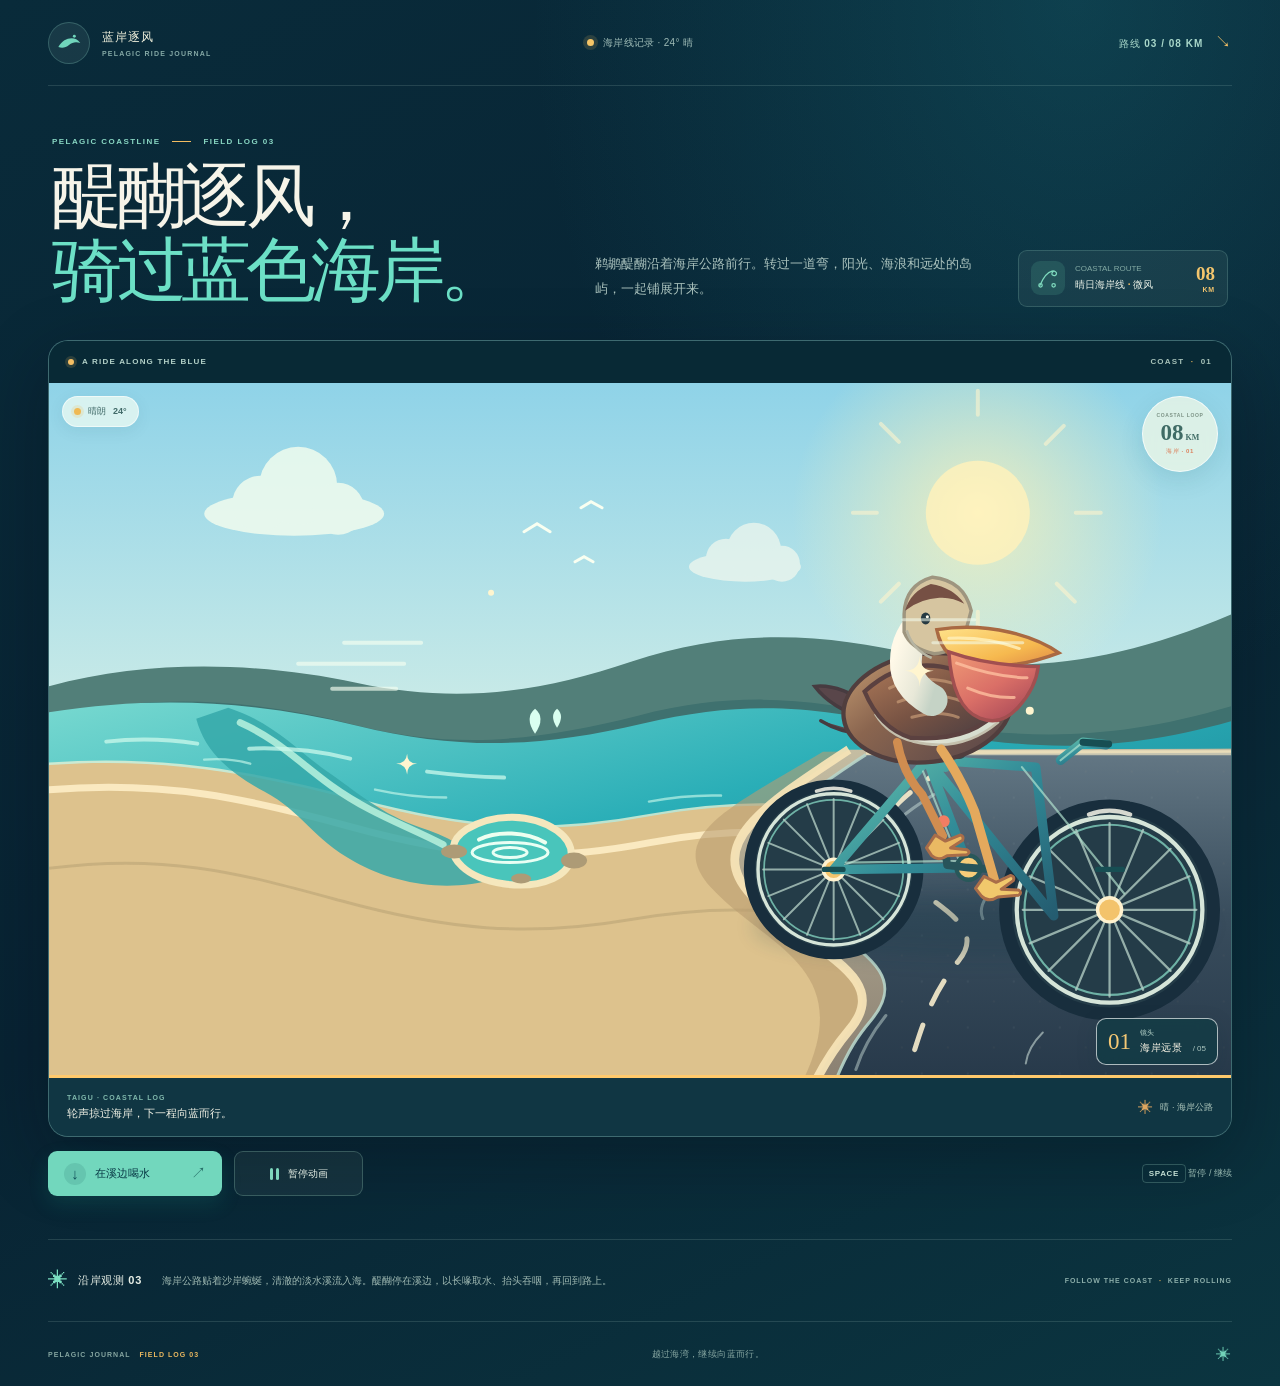
==== commit f35b4033: "fix(easy-case): smooth coastal route and refine pelican" ====
--- a/easy-case/index.html
+++ b/easy-case/index.html
@@ -6,8 +6,8 @@
     <meta name="theme-color" content="#092b3a" />
     <meta name="description" content="和鹈鹕醍醐一起骑过晴朗的海岸公路，迎着海风自在出发。" />
     <title>醍醐逐风 · 骑过蓝色海岸</title>
-    <link rel="stylesheet" href="styles.css?v=3" />
-    <script src="app.js?v=3" defer></script>
+    <link rel="stylesheet" href="styles.css?v=4" />
+    <script src="app.js?v=4" defer></script>
   </head>
   <body>
     <div class="page-shell">
@@ -47,24 +47,26 @@
               <div class="scene-wrap">
                 <svg id="rideScene" class="ride-scene shot-establish" viewBox="0 0 1200 720" role="img" aria-labelledby="scene-title scene-description" xmlns="http://www.w3.org/2000/svg">
                   <title id="scene-title">鹈鹕醍醐骑过晴朗的海岸公路</title>
-                  <desc id="scene-description">低机位三分之四视角的海岸骑行插画：鹈鹕醍醐保持自然鸟形，翼尖搭在车把上，蹼足踏着踏板，掠过碧蓝海面。镜头随骑行变化，醍醐停下用长喙饮水后再出发。</desc>
+                  <desc id="scene-description">海岸公路沿着沙滩和清晰的海岸线延伸。鹈鹕醍醐保持自然鸟形骑行；停靠镜头中，自行车停在路肩，醍醐走到岸边淡水溪口，用长喙取水、抬头吞咽后回到路上。</desc>
                   <defs>
                     <linearGradient id="sky" x2="0" y2="1"><stop stop-color="#8dd2e8"/><stop offset=".58" stop-color="#d7f0e7"/><stop offset="1" stop-color="#ffe2ad"/></linearGradient>
                     <radialGradient id="sunGlow"><stop stop-color="#fff9cf" stop-opacity=".96"/><stop offset=".25" stop-color="#fff2b4" stop-opacity=".56"/><stop offset="1" stop-color="#fff2b4" stop-opacity="0"/></radialGradient>
-                    <linearGradient id="sea" x1="0" y1="0" x2=".8" y2="1"><stop stop-color="#6ed5d3"/><stop offset=".44" stop-color="#25aeb8"/><stop offset="1" stop-color="#14728d"/></linearGradient>
-                    <linearGradient id="seaDeep" x2="0" y2="1"><stop stop-color="#167d91"/><stop offset="1" stop-color="#0c526d"/></linearGradient>
+                    <linearGradient id="sea" x1="0" y1="0" x2=".8" y2="1"><stop stop-color="#78d9d0"/><stop offset=".42" stop-color="#2aaeb7"/><stop offset="1" stop-color="#12677f"/></linearGradient>
+                    <linearGradient id="seaDeep" x2="0" y2="1"><stop stop-color="#258c99"/><stop offset="1" stop-color="#0d526d"/></linearGradient>
                     <linearGradient id="road" x2="0" y2="1"><stop stop-color="#637784"/><stop offset=".48" stop-color="#394d5d"/><stop offset="1" stop-color="#263849"/></linearGradient>
                     <linearGradient id="roadLight" x2="0" y2="1"><stop stop-color="#c5bda2"/><stop offset="1" stop-color="#887e70"/></linearGradient>
                     <linearGradient id="feather" x1="0" y1="0" x2="1" y2="1"><stop stop-color="#fff9e8"/><stop offset=".62" stop-color="#e8e8d8"/><stop offset="1" stop-color="#c5d3c6"/></linearGradient>
-                    <linearGradient id="mintFrame" x1="0" y1="0" x2="1" y2="1"><stop stop-color="#7be6d0"/><stop offset=".48" stop-color="#28a9bb"/><stop offset="1" stop-color="#176387"/></linearGradient>
-                    <linearGradient id="pelicanBody" x1="0" y1="0" x2="1" y2="1"><stop stop-color="#b17a53"/><stop offset=".5" stop-color="#79503f"/><stop offset="1" stop-color="#493a3b"/></linearGradient>
-                    <linearGradient id="pelicanWing" x1="0" y1="0" x2="1" y2="1"><stop stop-color="#dbab78"/><stop offset=".45" stop-color="#98664e"/><stop offset="1" stop-color="#503e40"/></linearGradient>
+                    <linearGradient id="mintFrame" x1="0" y1="0" x2="1" y2="1"><stop stop-color="#67c4ae"/><stop offset=".48" stop-color="#328c98"/><stop offset="1" stop-color="#245c70"/></linearGradient>
+                    <linearGradient id="pelicanBody" x1="0" y1="0" x2="1" y2="1"><stop stop-color="#c39a71"/><stop offset=".38" stop-color="#8a654f"/><stop offset="1" stop-color="#554448"/></linearGradient>
+                    <linearGradient id="pelicanWing" x1="0" y1="0" x2="1" y2="1"><stop stop-color="#ad7958"/><stop offset=".5" stop-color="#795444"/><stop offset="1" stop-color="#463b41"/></linearGradient>
                     <linearGradient id="beak" x1="0" y1="0" x2="1" y2="1"><stop stop-color="#ffe38b"/><stop offset=".62" stop-color="#f6b94f"/><stop offset="1" stop-color="#de8646"/></linearGradient>
                     <linearGradient id="pouch" x1="0" y1="0" x2=".8" y2="1"><stop stop-color="#f09b76"/><stop offset=".55" stop-color="#da6f67"/><stop offset="1" stop-color="#a84958"/></linearGradient>
                     <filter id="softShadow" x="-40%" y="-40%" width="180%" height="180%"><feGaussianBlur stdDeviation="13"/></filter>
                     <filter id="glow" x="-100%" y="-100%" width="300%" height="300%"><feGaussianBlur stdDeviation="8"/></filter>
                     <pattern id="roadGrain" width="46" height="46" patternUnits="userSpaceOnUse"><circle cx="8" cy="13" r="1.2" fill="#d4e4dc" opacity=".15"/><circle cx="34" cy="33" r="1" fill="#e5b78b" opacity=".15"/></pattern>
                     <clipPath id="sceneClip"><rect width="1200" height="720" rx="2"/></clipPath>
+                    <clipPath id="seaClip"><path d="M0 325c113-19 213-13 317 12 103 25 183 22 285-2 103-24 170-18 271 4 104 22 198 29 327-9v135c-112 30-196 23-310-5-102-25-172-34-282-14-103 19-181 14-292-16-98-26-191-45-316-35Z"/></clipPath>
+                    <clipPath id="roadClip"><path d="M826 384c-78 51-131 91-83 137 54 52 135 73 88 129-10 12-24 29-39 70H1200V382Z"/></clipPath>
                   </defs>
 
                   <g class="camera">
@@ -75,39 +77,46 @@
                       <path class="sun-ray" d="M938 44v-24m0 245v-24m98-99h25M813 142h24m169-69 18-18M841 231l18-18m158 0 18 18M841 53l18 18" stroke="#fff4cd" stroke-width="4" stroke-linecap="round" opacity=".58"/>
                       <g class="cloud cloud-a" fill="#f8ffef" opacity=".78"><ellipse cx="254" cy="143" rx="90" ry="22"/><circle cx="220" cy="133" r="28"/><circle cx="258" cy="115" r="39"/><circle cx="298" cy="138" r="26"/></g>
                       <g class="cloud cloud-b" fill="#fffdf0" opacity=".6"><ellipse cx="705" cy="196" rx="56" ry="15"/><circle cx="686" cy="188" r="20"/><circle cx="714" cy="179" r="27"/><circle cx="742" cy="193" r="18"/></g>
-                      <path d="M0 332c120-32 204-50 313-27 92 20 163 8 240-24 119-50 225-9 320 9 108 21 205-21 327-9v171H0Z" fill="#9abf9c"/>
-                      <path d="M0 363c139-27 248-18 348 8 108 28 204 15 303-12 109-30 222-19 331 11 80 22 147 11 218-7v153H0Z" fill="#548f81"/>
-                      <path d="M0 378c152-11 249 3 367 25 125 24 218 12 320-5 112-19 205-9 311 13 83 17 141 13 202 1v163H0Z" fill="url(#sea)"/>
-                      <path d="M0 476c180-27 303-8 417 18 148 33 243 22 357 0 135-26 260-7 426 23v203H0Z" fill="url(#seaDeep)" opacity=".54"/>
-                      <path d="M0 382c155-11 267 11 376 29 125 21 234 11 334-4 139-21 236-8 365 18 48 10 86 12 125 9" fill="none" stroke="#e9f6df" stroke-width="7" opacity=".72"/>
-                      <g class="sea-shimmer" fill="none" stroke="#c9f9eb" stroke-linecap="round">
-                        <path d="M83 431h78m47 15h105m534-27h76m49 17h116M348 493h68m331 21h125m86 31h113M73 558h117m315-23h74m402 67h106" stroke-width="4" opacity=".75"/>
-                        <path d="M180 518h47m545-96h46m-392 132h91m242 55h66M68 606h60m441-9h58m389-82h88" stroke-width="2.5" opacity=".65"/>
-                      </g>
-                      <path d="M0 422c92-35 185-36 261-14 51 15 91 39 130 74-128 11-261 8-391-3Z" fill="#d6c08c"/>
-                      <path d="M0 435c96-31 184-28 262-4 39 12 73 30 102 51-105 8-226 4-364-6Z" fill="#8ba579"/>
-                      <path d="M0 456c126-29 229-16 334 26 96 38 177 52 269 55-151 40-316 31-603-13Z" fill="#e4ca92"/>
-                      <path d="M0 455c125-29 228-15 334 27 100 39 176 53 269 55" fill="none" stroke="#fff0c6" stroke-width="6" opacity=".8"/>
+                      <path d="M0 318c110-32 225-25 316-6 103 22 186 9 275-21 108-36 197-27 286-7 101 22 204 8 323-44v135c-123 32-228 51-323 40-112-13-184-33-278-16-111 21-185 46-295 30-94-14-190-32-304-8Z" fill="#527f79"/>
+                      <path d="M0 347c119-26 214-18 314 7 103 26 183 16 284-9 98-25 168-18 264 2 107 22 206 27 338-14v90c-139 33-235 29-341 6-108-23-178-28-278-6-105 24-191 39-298 16-100-21-187-34-283-11Z" fill="#3f716f"/>
+                      <path d="M0 343c113-19 213-13 317 12 103 25 183 22 285-2 103-24 170-18 271 4 104 22 198 29 327-9v372H0Z" fill="url(#sea)"/>
+                      <path d="M0 401c122-8 208 6 305 32 113 31 193 34 301 13 108-20 176-13 278 12 114 28 199 33 316 1v261H0Z" fill="url(#seaDeep)" opacity=".3"/>
+                      <path d="M0 395c125-10 218 9 316 35 111 30 189 35 292 16 110-20 180-11 282 14 114 28 198 35 310 5" fill="none" stroke="#e7f2d7" stroke-width="5" opacity=".78"/>
+                      <path d="M0 395c125-10 218 9 316 35 111 30 189 35 292 16 110-20 180-11 282 14 114 28 198 35 310 5v255H0Z" fill="#ddc28d"/>
+                      <path d="M0 420c122-12 211 9 310 36 112 31 190 37 300 16 107-20 177-10 280 16 116 29 203 37 310 13" fill="none" stroke="#fff0c9" stroke-width="7" opacity=".86"/>
+                      <path d="M0 499c123-18 201 4 300 31 105 29 187 37 291 19 112-20 185-7 287 19 120 30 211 32 322 8" fill="none" stroke="#bda778" stroke-width="3" opacity=".64"/>
+                      <g class="freshwater-stream" transform="translate(70 0)" aria-hidden="true">
+                        <path d="M118 337c46 15 70 44 102 66 35 25 55 43 99 57 26 9 49 25 67 48-49 15-103 5-142-17-42-23-51-49-90-70-39-21-60-43-68-73Z" fill="#35a9aa" opacity=".84"/>
+                        <path d="M130 352c38 17 58 39 91 63 39 28 73 39 112 59" fill="none" stroke="#b9f3df" stroke-width="7" stroke-linecap="round" opacity=".85"/>
+                        <path d="M356 459c28-17 66-16 91 1 21 15 18 38-4 48-29 13-73 5-91-12-14-13-11-27 4-37Z" fill="#49c5bb" stroke="#f5e7bd" stroke-width="7"/>
+                        <path d="M369 469c18-9 47-8 66 3" fill="none" stroke="#edfff0" stroke-width="4" stroke-linecap="round"/>
+                        <g fill="#ad9b76"><ellipse cx="344" cy="481" rx="13" ry="7"/><ellipse cx="464" cy="490" rx="13" ry="8"/><ellipse cx="411" cy="508" rx="10" ry="5"/></g>
+                      </g>
+                      <g class="sea-shimmer" clip-path="url(#seaClip)" fill="none" stroke="#c9f9eb" stroke-linecap="round">
+                        <path d="M66 371q45-5 91 2m52 5q53-2 101 10m77 13q39 5 77 6m-381 38q49-4 98 5m133 10q54 11 105 9m96 1q45-7 87-6m104 22q47 8 90 15m91 15q54 13 100 13" stroke-width="4" opacity=".76"/>
+                        <path d="M164 389q25-2 46 4m125 26q36 8 71 8m203 4q37-7 72-6m158 30q38 8 74 14m97 21q37 9 74 12" stroke-width="2.5" opacity=".64"/>
+                      </g>
                       <g class="distant-gulls" fill="none" stroke="#f9fff1" stroke-width="3" stroke-linecap="round"><path d="m484 161 13-8 13 8m31-24 10-6 11 6m-27 54 9-5 9 5"/></g>
                     </g>
 
                     <g class="road-layer">
-                      <path d="M408 413c107-34 210-31 298-16 133 23 214 56 494 13v310H334Z" fill="#29454d" opacity=".32"/>
-                      <path d="M440 402c127-24 218-7 313 12 141 28 266 44 447 7v299H302Z" fill="url(#roadLight)"/>
-                      <path d="M474 413c103-29 202-19 289-1 160 33 282 42 437 11v297H339Z" fill="url(#road)"/>
-                      <path d="M474 413c103-29 202-19 289-1 160 33 282 42 437 11v297H339Z" fill="url(#roadGrain)" opacity=".62"/>
-                      <path d="M439 404c139-29 225-8 322 11 133 26 260 42 439 6" fill="none" stroke="#fff0c9" stroke-width="9" opacity=".8"/>
-                      <path d="M474 413c103-29 202-19 289-1 160 33 282 42 437 11" fill="none" stroke="#a8d5c7" stroke-width="3" opacity=".75"/>
-                      <g class="road-dashes" fill="#f8edcc" opacity=".88"><path d="m724 454 42 5-2 9-43-5Z"/><path d="m806 493 58 8-4 12-59-9Z"/><path d="m910 548 75 12-7 17-75-13Z"/><path d="m1044 622 98 18-11 24-98-19Z"/></g>
-                      <path d="M322 716c96-100 139-167 153-246" fill="none" stroke="#f2d596" stroke-width="12" opacity=".8"/>
-                      <path d="M325 716c95-99 139-166 155-245" fill="none" stroke="#fff5d6" stroke-width="3" opacity=".86"/>
-                    </g>
-
-                    <g class="road-effects" fill="none" stroke="#e7faf0" stroke-linecap="round">
-                      <path d="M55 647h116m32-24h75m-97 72h162M865 389h63m116 30h74" stroke-width="4" opacity=".48"/>
-                      <path d="M116 687h73m774-294h60" stroke-width="2" opacity=".6"/>
-                    </g>
-
+                      <path d="M783 381c-89 54-161 84-111 137 57 61 151 80 86 202H1200V378Z" fill="#ba9d71" opacity=".58"/>
+                      <path d="M809 379c-84 55-146 95-97 146 54 55 145 79 97 135-11 13-23 29-38 60H1200V378Z" fill="url(#roadLight)"/>
+                      <path d="M826 384c-78 51-131 91-83 137 54 52 135 73 88 129-10 12-24 29-39 70H1200V382Z" fill="url(#road)"/>
+                      <path d="M826 384c-78 51-131 91-83 137 54 52 135 73 88 129-10 12-24 29-39 70H1200V382Z" fill="url(#roadGrain)" opacity=".34"/>
+                      <path d="M809 379c-84 55-146 95-97 146 54 55 145 79 97 135-11 13-23 29-38 60" fill="none" stroke="#f7e4b7" stroke-width="9" opacity=".94"/>
+                      <path d="M826 384c-78 51-131 91-83 137 54 52 135 73 88 129-10 12-24 29-39 70" fill="none" stroke="#b8d5c9" stroke-width="3" opacity=".9"/>
+                      <path class="road-dashes" d="M910 393c-51 35-94 67-59 103 39 39 98 57 68 94s-38 70-50 108" fill="none" stroke="#f8edcc" stroke-width="5" stroke-linecap="round" stroke-dasharray="26 23" opacity=".9"/>
+                      <path d="M1200 382h-374" fill="none" stroke="#fff0c9" stroke-width="5" opacity=".62"/>
+                    </g>
+
+                    <g class="road-effects" clip-path="url(#roadClip)" fill="none" stroke="#e7faf0" stroke-linecap="round">
+                      <path d="M894 424q-46 28-52 47m119 40q-25 21-18 37m128 39q-21 24-23 47m-202 11q-21 26-30 54" stroke-width="3" opacity=".4"/>
+                      <path d="M1091 432q-21 13-30 25m-58 205q-15 15-17 31" stroke-width="2" opacity=".5"/>
+                    </g>
+
+                    <g class="ride-subject" transform="translate(350 62) scale(.86)">
+                    <g class="kickstand" fill="none" stroke="#243a42" stroke-width="8" stroke-linecap="round"><path d="m657 505 18 91 36 3"/><path d="M698 599h20" stroke="#fff2cf" stroke-width="4"/></g>
                     <ellipse class="bike-shadow" cx="688" cy="574" rx="263" ry="35" fill="#123847" opacity=".28" filter="url(#softShadow)"/>
 
                     <g class="bike" stroke-linecap="round" stroke-linejoin="round">
@@ -131,12 +140,12 @@
                           <path d="M-24-111q24-9 48 0" fill="none" stroke="#fffdf0" stroke-width="5" opacity=".82"/>
                         </g>
                       </g>
-                      <g fill="none" stroke="url(#mintFrame)" stroke-width="15">
+                      <g fill="none" stroke="url(#mintFrame)" stroke-width="11">
                         <path d="m516 508 157-2-48-126-109 128m109-128 147 182m-147-182 126 9 21 173m-126-173-14-3"/>
                         <path d="m780 381 26-21 27 3" stroke-width="11"/>
                         <path d="m622 375-41-5" stroke-width="13"/>
                       </g>
-                      <g fill="none" stroke="#e1ffdc" stroke-width="3.5" opacity=".84">
+                      <g fill="none" stroke="#b7e8d3" stroke-width="2.5" opacity=".66">
                         <path d="m530 500 132-2-42-104m115-5 119 147"/>
                         <path d="m780 381 26-21 27 3m-227 12-38-3"/>
                       </g>
@@ -153,42 +162,58 @@
                       </g>
                       <path d="M621 373h42" stroke="#334950" stroke-width="13"/>
                       <path d="M622 369h40" stroke="#fae6bd" stroke-width="4" opacity=".7"/>
-                      <g class="water-bottle" aria-hidden="true">
-                        <path d="M687 423h20v10h7v47q0 10-10 10h-15q-10 0-10-10v-47h8Z" fill="#b7f1d1" stroke="#287b70" stroke-width="4"/>
-                        <path d="M681 449h32" stroke="#fff4cb" stroke-width="5"/>
-                        <path d="M691 418h14v6h-14Z" fill="#ffc86f" stroke="#287b70" stroke-width="3"/>
-                        <path d="M689 463h17" stroke="#62bfa5" stroke-width="3" opacity=".9"/>
-                      </g>
                     </g>
 
                     <g class="rider">
-                      <path class="tail-feathers" d="M563 309q-45-28-74-30 22 30 68 48m-61-7q28 22 69 25" fill="#5e4845" stroke="#473b40" stroke-width="5" stroke-linecap="round"/>
-                      <ellipse class="pelican-body" cx="625" cy="320" rx="83" ry="53" transform="rotate(-8 625 320)" fill="url(#pelicanBody)" stroke="#513e3e" stroke-width="6"/>
-                      <path class="belly" d="M579 324q27-30 68-26 33 4 49 36-36 33-83 22-24-5-34-32Z" fill="url(#feather)" stroke="#c4c0ad" stroke-width="4"/>
-                      <path class="wing-folded" d="M576 294q45-34 93-12 22 11 35 35-36 32-93 25-23-13-35-48Z" fill="url(#pelicanWing)" stroke="#5b4140" stroke-width="5"/>
-                      <path d="M593 298q31-16 63-7m-49 22q35-16 66-4m-50 19q25-9 44-4" fill="none" stroke="#e1b589" stroke-width="4" stroke-linecap="round" opacity=".72"/>
-                      <path class="neck-main" d="M636 308q-23-16-25-41-3-25 19-49" fill="none" stroke="url(#feather)" stroke-width="29" stroke-linecap="round"/>
+                      <path class="tail-feathers" d="M556 316q-34-24-62-21 19 25 58 37m-51 3q24 15 55 16" fill="#59464a" stroke="#473b40" stroke-width="4" stroke-linecap="round"/>
+                      <ellipse class="pelican-body" cx="625" cy="320" rx="98" ry="63" transform="rotate(-7 625 320)" fill="url(#pelicanBody)" stroke="#513e3e" stroke-width="5"/>
+                      <path class="belly" d="M565 328q34-34 78-30 42 4 64 39-43 36-99 22-29-8-43-31Z" fill="url(#feather)" stroke="#c4c0ad" stroke-width="3"/>
+                      <path class="wing-folded" d="M552 301q47-43 106-25 35 11 51 45-32 39-103 34-36-11-54-54Z" fill="url(#pelicanWing)" stroke="#5b4140" stroke-width="5"/>
+                      <path d="M581 297q35-17 72-6m-62 22q39-15 76 0m-60 18q31-9 54 0" fill="none" stroke="#c99c78" stroke-width="3.5" stroke-linecap="round" opacity=".68"/>
+                      <path class="neck-main" d="M630 311q-31-18-30-45 0-29 26-52" fill="none" stroke="url(#feather)" stroke-width="37" stroke-linecap="round"/>
                       <path class="neck-drink" d="M635 302q18 1 43 34 14 18 35 24" fill="none" stroke="url(#feather)" stroke-width="27" stroke-linecap="round"/>
                       <g class="bird-head">
-                        <path d="M600 202q5-35 40-39 32 3 40 36l-7 35q-7 20-31 22-34-3-43-27Z" fill="url(#feather)" stroke="#a4ac9d" stroke-width="5"/>
-                        <path d="M607 198q-8-22 10-36m2 35q3-25 23-34m8 39q4-23 19-28" fill="none" stroke="#fffdf1" stroke-width="7" stroke-linecap="round"/>
-                        <ellipse cx="624" cy="208" rx="8" ry="10" fill="#253a45"/>
-                        <circle cx="626" cy="205" r="2.7" fill="#fffdf0"/>
-                        <path d="M634 224q40-3 78 8 24 7 44 23-49 16-88 8-29-6-37-39Z" fill="url(#beak)" stroke="#b26c42" stroke-width="5"/>
-                        <path d="M647 245q44 15 96 17-19 45-59 47-44-7-51-45Z" fill="url(#pouch)" stroke="#a14f50" stroke-width="5"/>
-                        <path d="M651 256q42 17 84 19m-73 10q31 15 61 13" fill="none" stroke="#ffc2a0" stroke-width="4" stroke-linecap="round" opacity=".8"/>
-                        <path d="M650 231q43 0 80 15" fill="none" stroke="#fff0b9" stroke-width="4" stroke-linecap="round" opacity=".86"/>
-                        <path d="M606 229q8 30 31 37" fill="none" stroke="#b6b4a2" stroke-width="4"/>
-                      </g>
-                      <g class="wing-steer">
-                        <path d="M654 291q46-12 77 9l62 53-28 15-68-39-54 4Z" fill="url(#pelicanWing)" stroke="#5b4140" stroke-width="6"/>
-                        <path d="M684 302q38-7 71 18m-53 0 52 31m-77-22 53 26" fill="none" stroke="#e4b78c" stroke-width="4" stroke-linecap="round" opacity=".8"/>
-                        <path d="M787 350q10-6 19 2l5 9q-9 7-20 2Z" fill="#795342" stroke="#523d40" stroke-width="4"/>
-                      </g>
-                      <path class="bird-leg leg-back" d="M590 350q-3 51 25 88l45 65" fill="none" stroke="#d08d50" stroke-width="12" stroke-linecap="round"/>
-                      <path class="bird-leg leg-front" d="M641 359q28 39 21 72l10 73" fill="none" stroke="#e4a95d" stroke-width="13" stroke-linecap="round"/>
-                      <path class="webbed-foot foot-back" d="m656 493 15 12 20-9q5 1 3 7l-18 11 21 2q5 4 0 7l-27-1q-13 8-22-1l-7-11Z" fill="#eab963" stroke="#a96d49" stroke-width="4" stroke-linejoin="round"/>
-                      <path class="webbed-foot foot-front" d="m670 492 17 8 18-13q6 0 4 6l-15 15 21-2q6 2 1 7l-25 5q-12 12-22 3l-9-9Z" fill="#f1c86c" stroke="#a96d49" stroke-width="4" stroke-linejoin="round"/>
+                        <path d="M598 211q1-34 33-43 37 4 45 39l-8 30q-9 18-35 20-27-5-35-25Z" fill="#d6c5a0" stroke="#9e957f" stroke-width="4"/>
+                        <path d="M599 207q7-23 30-31 26 4 39 23-14-8-29-7-22 1-40 15Z" fill="#765044"/>
+                        <ellipse cx="623" cy="216" rx="5.5" ry="7" fill="#263a42"/><circle cx="625" cy="214" r="1.8" fill="#fffdf0"/>
+                        <path d="M636 229q42-7 85 3 34 8 57 24-52 20-100 14-35-5-42-41Z" fill="url(#beak)" stroke="#a96942" stroke-width="4"/>
+                        <path d="M650 255q45 16 104 17-3 25-23 47-20 23-45 13-32-13-36-77Z" fill="url(#pouch)" stroke="#a14f50" stroke-width="4"/>
+                        <path d="M659 268q43 16 82 17m-69 12q28 12 54 11" fill="none" stroke="#ffc2a0" stroke-width="3.5" stroke-linecap="round" opacity=".78"/>
+                        <path d="M650 239q45-2 82 12" fill="none" stroke="#fff0b9" stroke-width="3.5" stroke-linecap="round" opacity=".84"/>
+                        <path d="M601 230q7 23 29 32" fill="none" stroke="#b6b4a2" stroke-width="3"/>
+                      </g>
+                      <g class="leg-back">
+                        <path class="bird-leg" d="M590 360q7 37 29 61l24 48" fill="none" stroke="#d08d50" stroke-width="10" stroke-linecap="round"/>
+                        <path class="webbed-foot foot-back" d="m634 468 12 7 17-7q5 1 3 6l-14 9 19 2q5 3 0 6l-23 1q-10 7-18 0l-6-9Z" fill="#eab963" stroke="#a96d49" stroke-width="3.5" stroke-linejoin="round"/>
+                      </g>
+                      <g class="leg-front">
+                        <path class="bird-leg" d="M641 368q23 33 39 73l24 83" fill="none" stroke="#e4a95d" stroke-width="11" stroke-linecap="round"/>
+                        <path class="webbed-foot foot-front" d="m691 516 14 7 17-8q5 1 3 6l-14 10 20 1q5 3 0 6l-24 2q-11 7-19-1l-7-9Z" fill="#f1c86c" stroke="#a96d49" stroke-width="3.5" stroke-linejoin="round"/>
+                      </g>
+                    </g>
+                    </g>
+
+                    <g class="water-pelican-enter" aria-hidden="true">
+                      <g class="water-pelican" transform="translate(1210 30) scale(-1 1)">
+                        <path class="water-tail" d="M563 339q-45-28-74-30 22 30 68 48m-61-7q28 22 69 25" fill="#5e4845" stroke="#473b40" stroke-width="5" stroke-linecap="round"/>
+                        <ellipse cx="625" cy="350" rx="98" ry="63" transform="rotate(-7 625 350)" fill="url(#pelicanBody)" stroke="#513e3e" stroke-width="5"/>
+                        <path d="M565 358q34-34 78-30 42 4 64 39-43 36-99 22-29-8-43-31Z" fill="url(#feather)" stroke="#c4c0ad" stroke-width="3"/>
+                        <path d="M552 331q47-43 106-25 35 11 51 45-32 39-103 34-36-11-54-54Z" fill="url(#pelicanWing)" stroke="#5b4140" stroke-width="5"/>
+                        <path d="M581 327q35-17 72-6m-62 22q39-15 76 0m-60 18q31-9 54 0" fill="none" stroke="#c99c78" stroke-width="3.5" stroke-linecap="round" opacity=".68"/>
+                        <path d="M630 341q-31-18-30-45 0-29 26-52" fill="none" stroke="url(#feather)" stroke-width="37" stroke-linecap="round"/>
+                        <g class="drink-neck-head">
+                          <path d="M598 211q1-34 33-43 37 4 45 39l-8 30q-9 18-35 20-27-5-35-25Z" fill="#d6c5a0" stroke="#9e957f" stroke-width="4"/>
+                          <path d="M599 207q7-23 30-31 26 4 39 23-14-8-29-7-22 1-40 15Z" fill="#765044"/>
+                          <ellipse cx="623" cy="216" rx="5.5" ry="7" fill="#263a42"/><circle cx="625" cy="214" r="1.8" fill="#fffdf0"/>
+                          <path d="M636 229q42-7 85 3 34 8 57 24-52 20-100 14-35-5-42-41Z" fill="url(#beak)" stroke="#a96942" stroke-width="4"/>
+                          <path class="drink-pouch" d="M650 255q45 16 104 17-3 25-23 47-20 23-45 13-32-13-36-77Z" fill="url(#pouch)" stroke="#a14f50" stroke-width="4"/>
+                          <path d="M659 268q43 16 82 17m-69 12q28 12 54 11" fill="none" stroke="#ffc2a0" stroke-width="3.5" stroke-linecap="round" opacity=".78"/>
+                          <path d="M650 239q45-2 82 12" fill="none" stroke="#fff0b9" stroke-width="3.5" stroke-linecap="round" opacity=".84"/>
+                        </g>
+                        <path class="water-leg" d="M601 382q-7 52 17 93l13 33m39-123q-2 45 21 83l-1 39" fill="none" stroke="#d99555" stroke-width="11" stroke-linecap="round"/>
+                        <path d="m625 503 15 12 20-9q5 1 3 7l-18 11 21 2q5 4 0 7l-27-1q-13 8-22-1l-7-11Z" fill="#eab963" stroke="#a96d49" stroke-width="4" stroke-linejoin="round"/>
+                        <path d="m689 499 17 8 18-13q6 0 4 6l-15 15 21-2q6 2 1 7l-25 5q-12 12-22 3l-9-9Z" fill="#f1c86c" stroke="#a96d49" stroke-width="4" stroke-linejoin="round"/>
+                      </g>
                     </g>
 
                     <g class="wind-lines" fill="none" stroke="#f5fff1" stroke-linecap="round">
@@ -200,7 +225,8 @@
                       <path d="M367 383q0 10 10 10-10 1-10 11-1-10-11-11 10 0 11-10Z"/>
                       <circle cx="990" cy="340" r="4"/><circle cx="451" cy="222" r="3"/>
                     </g>
-                    <g class="drink-ripples" fill="none" stroke="#e9fff4" stroke-width="3"><ellipse cx="693" cy="402" rx="17" ry="5"/><ellipse cx="693" cy="402" rx="38" ry="10"/></g>
+                    <g class="drink-ripples" fill="none" stroke="#e9fff4" stroke-width="3"><ellipse cx="470" cy="482" rx="17" ry="5"/><ellipse cx="470" cy="482" rx="38" ry="10"/></g>
+                    <g class="swallow-drops" fill="#d9fff0"><path d="M495 363q-11-16 0-25 11 9 0 25Z"/><path d="M517 357q-8-12 0-19 8 7 0 19Z"/></g>
                   </g>
                 </svg>
                 <div class="scene-hud" aria-hidden="true">
@@ -216,7 +242,7 @@
               </figcaption>
             </figure>
             <div class="ride-controls" id="ride-controls" aria-label="动画控制">
-              <button class="button button-primary" id="waterBreak" type="button"><span class="button-drop" aria-hidden="true">↓</span><span>停下喝口水</span><span class="button-arrow" aria-hidden="true">↗</span></button>
+              <button class="button button-primary" id="waterBreak" type="button"><span class="button-drop" aria-hidden="true">↓</span><span>在溪边喝水</span><span class="button-arrow" aria-hidden="true">↗</span></button>
               <button class="button button-secondary" id="toggleRide" type="button" aria-pressed="true"><span class="pause-icon" aria-hidden="true"><i></i><i></i></span><span id="toggleLabel">暂停动画</span></button>
               <span class="control-hint"><kbd>SPACE</kbd> 暂停 / 继续</span>
             </div>
@@ -225,7 +251,7 @@
 
         <section class="bottom-note" aria-label="醍醐的路线记录">
           <div class="note-heading"><span class="bottom-note-mark" aria-hidden="true">✳</span><strong>沿岸观测 03</strong></div>
-          <p>浅滩、礁石与远处的岛。醍醐沿海岸线骑行，停下饮水，再迎着风继续前行。</p>
+          <p>海岸公路贴着沙岸蜿蜒，清澈的淡水溪流入海。醍醐停在溪边，以长喙取水、抬头吞咽，再回到路上。</p>
           <span class="note-end">FOLLOW THE COAST <i>·</i> KEEP ROLLING</span>
         </section>
       </main>
--- a/easy-case/styles.css
+++ b/easy-case/styles.css
@@ -81,8 +81,8 @@
 .sea-shimmer path { animation: shimmer 4.8s ease-in-out infinite alternate; }
 .sea-shimmer path:nth-child(2n) { animation-delay: -2.2s; }
 .distant-gulls { animation: gull-glide 7s ease-in-out infinite alternate; }
-.road-dashes { animation: road-flow 1.5s linear infinite; }
-.road-effects { animation: road-flow 2.4s linear infinite; }
+.road-dashes { animation: road-dash 2.1s linear infinite; }
+.road-effects { animation: shimmer 3.5s ease-in-out infinite alternate; }
 .bike-shadow { transform-box: fill-box; transform-origin: center; animation: shadow-bob 1s ease-in-out infinite alternate; }
 .wheel { transform-box: fill-box; transform-origin: center; animation: wheel-spin .9s linear infinite; }
 .spokes { transform-box: fill-box; transform-origin: center; }
@@ -94,13 +94,25 @@
 .bird-head { transform-box: view-box; transform-origin: 640px 230px; transition: transform .68s cubic-bezier(.2,.8,.2,1); }
 .neck-main, .neck-drink { transition: opacity .25s ease; }
 .neck-drink { opacity: 0; }
-.wing-steer { transform-box: view-box; transform-origin: 660px 305px; animation: wing-glide 1.2s ease-in-out infinite alternate; }
 .water-bottle { transform-box: view-box; transform-origin: center; transition: transform .55s cubic-bezier(.2,.8,.2,1); }
-.ride-scene.is-drinking .bird-head { transform: translate(0,98px) rotate(-12deg); }
-.ride-scene.is-drinking .neck-main { opacity: 0; }
-.ride-scene.is-drinking .neck-drink { opacity: 1; }
-.ride-scene.is-drinking .water-bottle { transform: scale(1.1); }
+.kickstand { opacity: 0; transition: opacity .25s ease; }
+.water-pelican-enter { opacity: 0; pointer-events: none; transform-box: view-box; transform: translateX(28px); }
+.water-pelican { opacity: 1; }
+.drink-neck-head { transform-box: view-box; transform-origin: 620px 235px; }
+.drink-pouch { transform-box: fill-box; transform-origin: center top; }
+.shot-water .rider { animation: none; opacity: 0; }
+.shot-water .wheel, .shot-water .crank, .shot-water .road-dashes, .shot-water .road-effects, .shot-water .bike-shadow { animation-play-state: paused; }
+.shot-water .kickstand, .shot-water .water-pelican-enter { opacity: 1; }
+.shot-water .water-pelican-enter { animation: water-step-in .72s cubic-bezier(.2,.8,.2,1) both; }
+.ride-scene.is-drinking .drink-neck-head { animation: pelican-sip 5s cubic-bezier(.3,.05,.2,1) both; }
+.ride-scene.is-drinking .drink-pouch { animation: pouch-scoop 5s ease-in-out both; }
 .ride-scene.is-drinking .drink-ripples { animation: sip-ripple 1.15s ease-out infinite; }
+.ride-scene.is-drinking .swallow-drops { animation: swallow 5s ease-in-out both; }
+.ride-scene.is-paused.is-drinking .water-pelican-enter,
+.ride-scene.is-paused.is-drinking .drink-neck-head,
+.ride-scene.is-paused.is-drinking .drink-pouch,
+.ride-scene.is-paused.is-drinking .drink-ripples,
+.ride-scene.is-paused.is-drinking .swallow-drops { animation-play-state: running !important; }
 .wind-lines { animation: wind-sweep 2.2s ease-in-out infinite; }
 .sparkles path, .sparkles circle { transform-box: fill-box; transform-origin: center; animation: sparkle 2.4s ease-in-out infinite alternate; }
 .sparkles > :nth-child(2) { animation-delay: -.9s; }
@@ -170,13 +182,31 @@
 @keyframes sun-breathe { from { opacity: .58; } to { opacity: .98; } }
 @keyframes shimmer { from { transform: translateX(-11px); opacity: .55; } to { transform: translateX(15px); opacity: .95; } }
 @keyframes gull-glide { from { transform: translate(-6px,3px); } to { transform: translate(19px,-5px); } }
-@keyframes road-flow { to { transform: translateY(27px); } }
+@keyframes road-dash { to { stroke-dashoffset: -98; } }
 @keyframes shadow-bob { from { transform: scaleX(1); opacity: .28; } to { transform: scaleX(.95); opacity: .21; } }
 @keyframes wind-sweep { from { transform: translateX(0); opacity: .55; } to { transform: translateX(18px); opacity: .95; } }
 @keyframes sparkle { from { opacity: .48; transform: scale(.72); } to { opacity: 1; transform: scale(1.16); } }
 @keyframes sip-ripple { 0% { opacity: 0; transform: scale(.72); } 45% { opacity: .9; } 100% { opacity: 0; transform: scale(1.45); } }
 @keyframes shot-progress { to { width: 100%; } }
 @keyframes wing-glide { from { transform: rotate(-1deg); } to { transform: rotate(1.2deg); } }
+@keyframes water-step-in { from { opacity: 0; transform: translateX(42px); } to { opacity: 1; transform: translateX(0); } }
+@keyframes pelican-sip {
+  0%, 12% { transform: translateY(0) rotate(0); }
+  29%, 38% { transform: translateY(154px) rotate(0); }
+  47% { transform: translateY(154px) rotate(-5deg); }
+  59%, 73% { transform: translateY(27px) rotate(-43deg); }
+  84% { transform: translateY(0) rotate(-40deg); }
+  100% { transform: translateY(0) rotate(0); }
+}
+@keyframes pouch-scoop {
+  0%, 23%, 48%, 100% { transform: scaleY(1); }
+  35%, 42% { transform: scaleY(1.22); }
+  62%, 72% { transform: scaleY(.9); }
+}
+@keyframes swallow {
+  0%, 45%, 78%, 100% { opacity: 0; transform: translateY(0); }
+  55%, 68% { opacity: 1; transform: translateY(-9px); }
+}
 
 @media (max-width: 1120px) {
   .page-shell { width: min(100% - 64px, 1020px); }
@@ -250,6 +280,8 @@
 }
 @media (prefers-reduced-motion: reduce) {
   *, *::before, *::after { scroll-behavior: auto !important; animation-duration: .01ms !important; animation-iteration-count: 1 !important; transition-duration: .01ms !important; }
-  .ride-scene .cloud, .ride-scene .sun-ray, .ride-scene .sea-shimmer, .ride-scene .distant-gulls, .ride-scene .road-dashes, .ride-scene .road-effects, .ride-scene .wheel, .ride-scene .crank, .ride-scene .rider, .ride-scene .wing-steer, .ride-scene .wind-lines, .ride-scene .sparkles { animation: none !important; }
+  .ride-scene .cloud, .ride-scene .sun-ray, .ride-scene .sea-shimmer, .ride-scene .distant-gulls, .ride-scene .road-dashes, .ride-scene .road-effects, .ride-scene .wheel, .ride-scene .crank, .ride-scene .rider, .ride-scene .wind-lines, .ride-scene .sparkles { animation: none !important; }
   .ride-scene .camera { transform: none !important; }
-}
+  .ride-scene.is-drinking .drink-neck-head { animation: none !important; transform: translateY(154px); }
+  .ride-scene.is-drinking .drink-pouch { animation: none !important; transform: scaleY(1.22); }
+}
